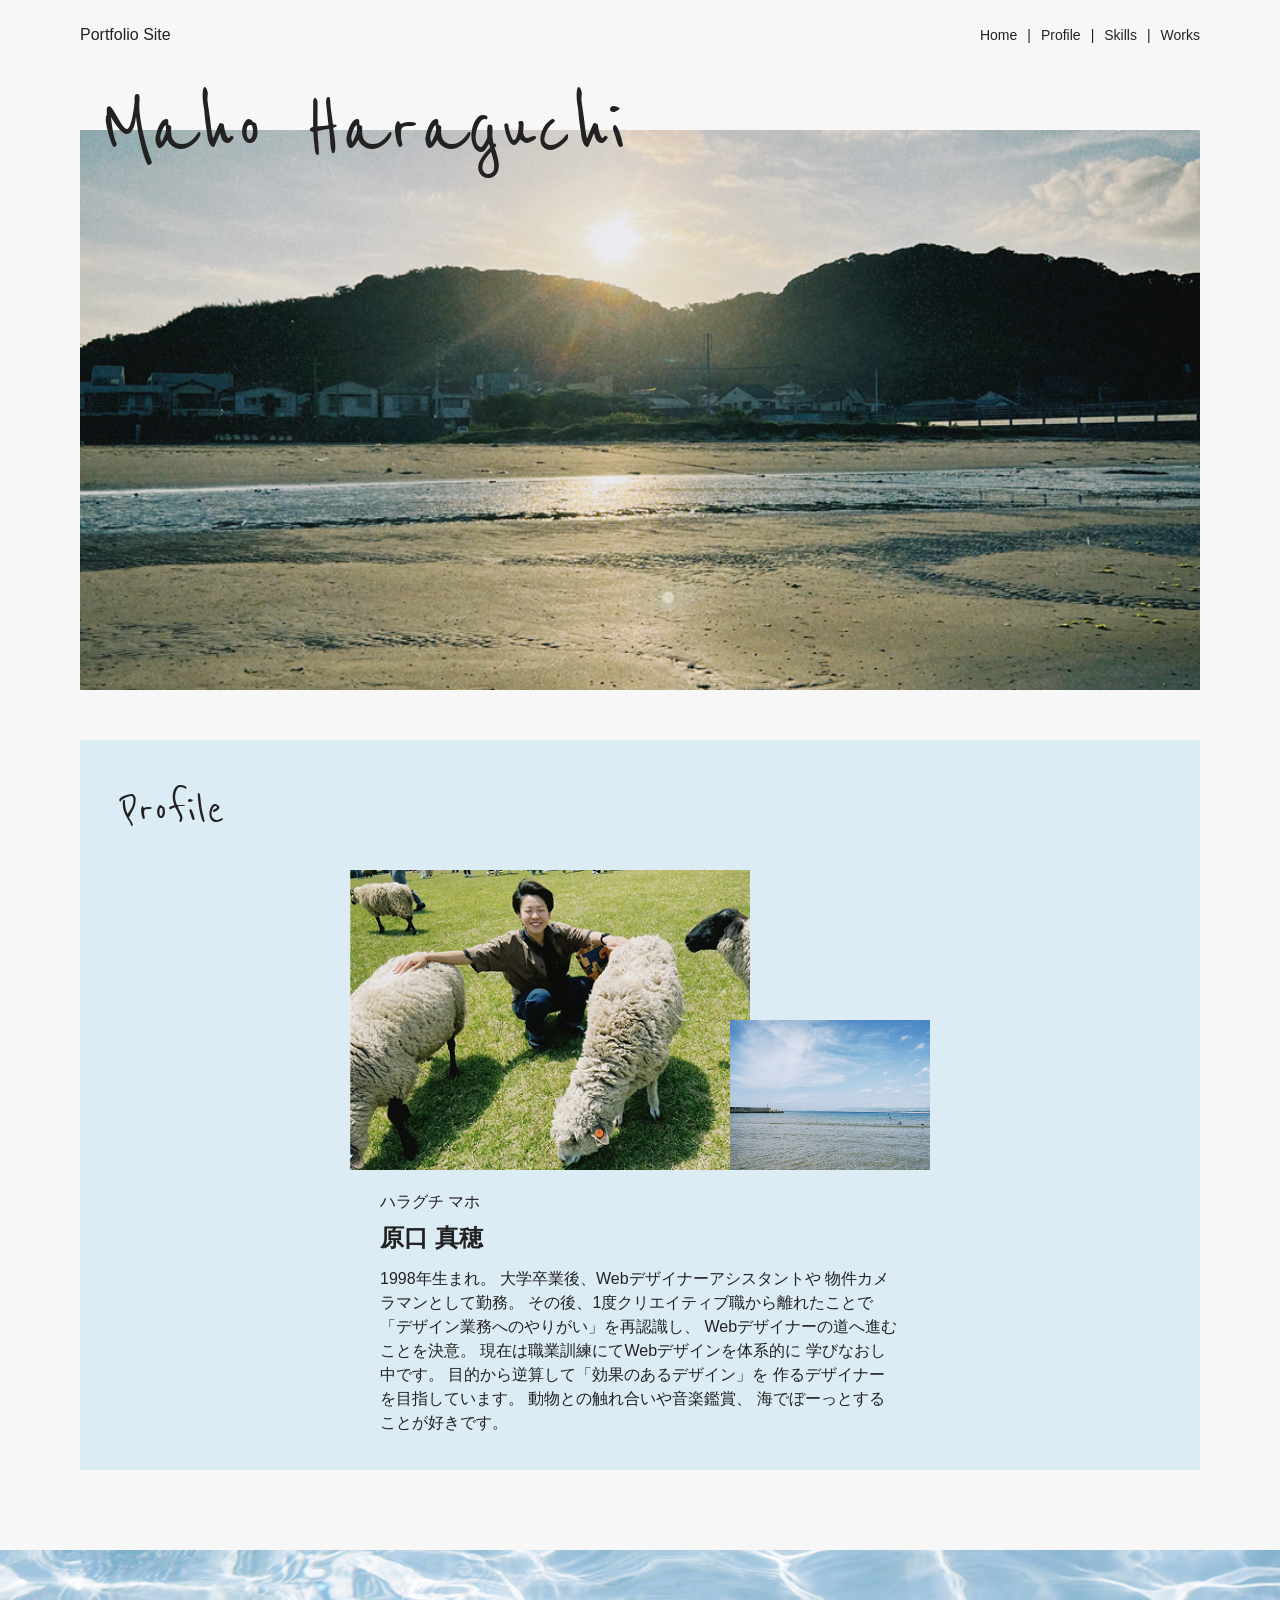
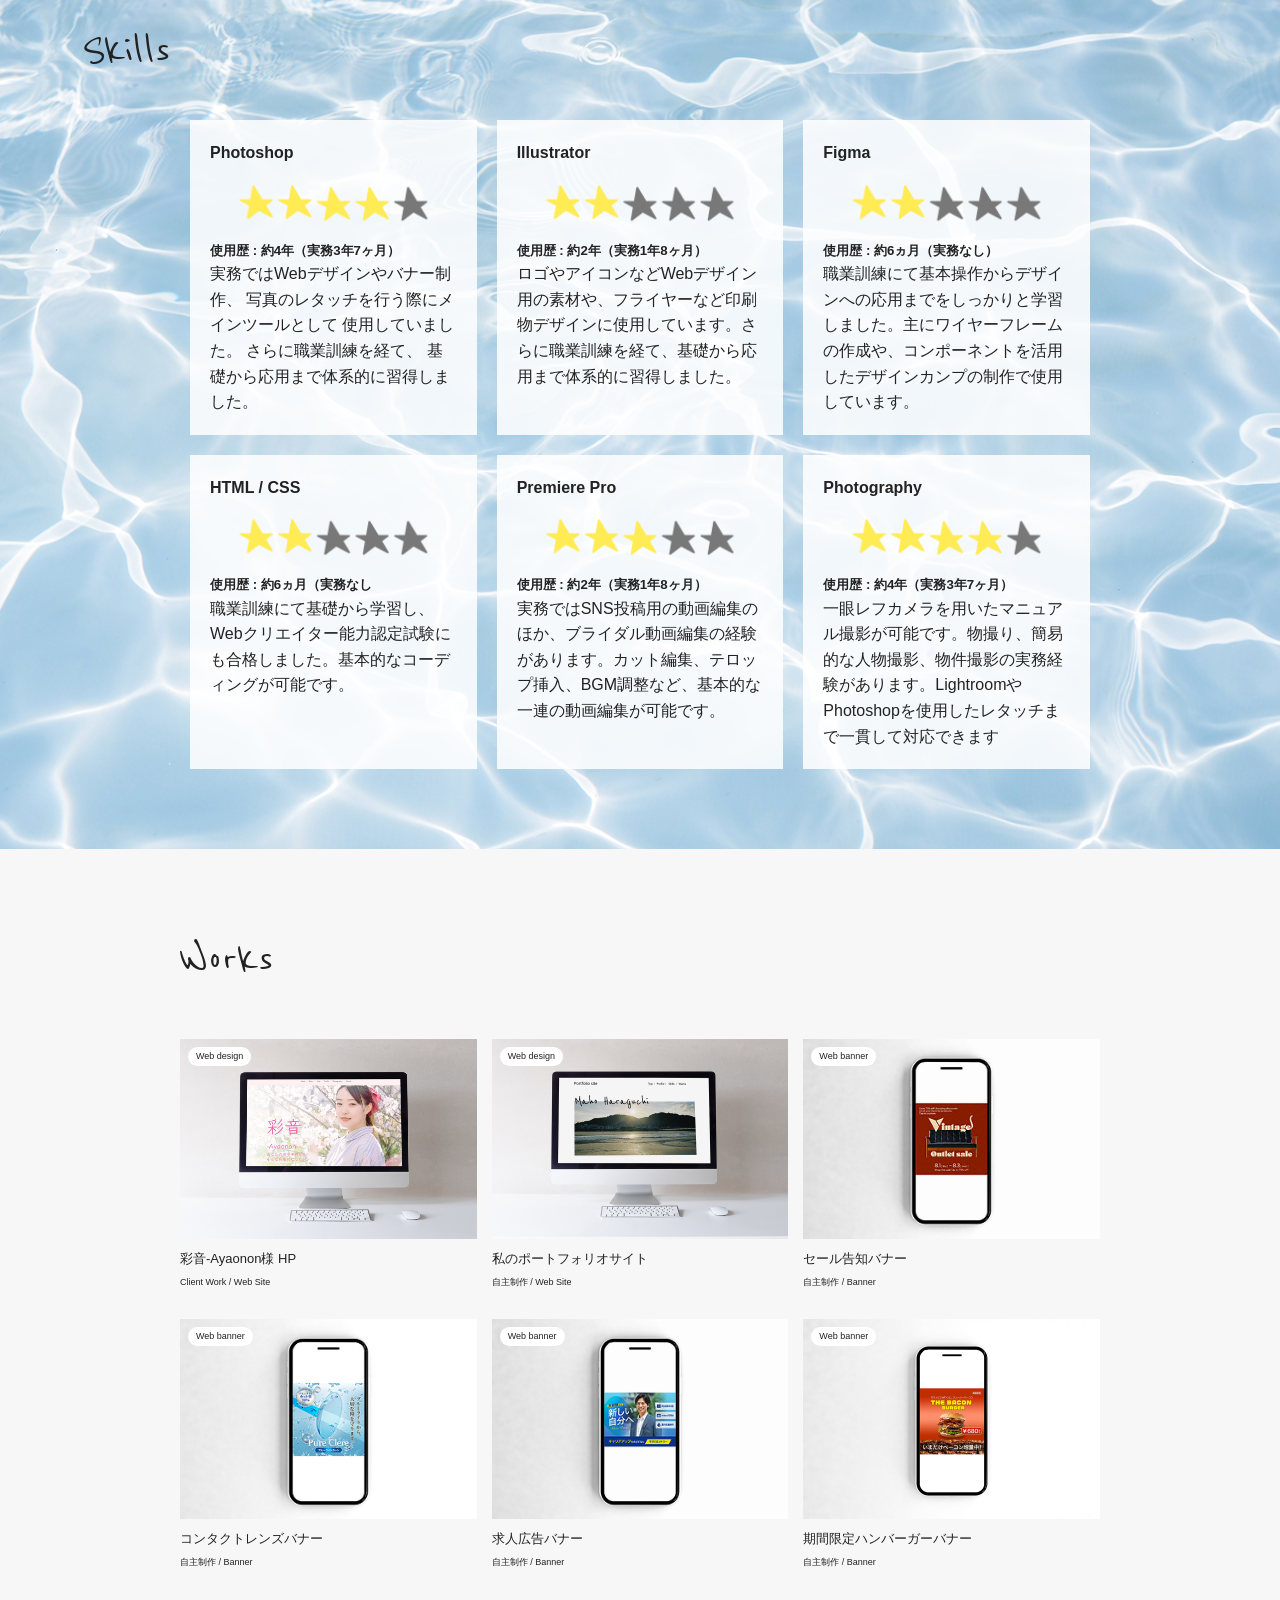
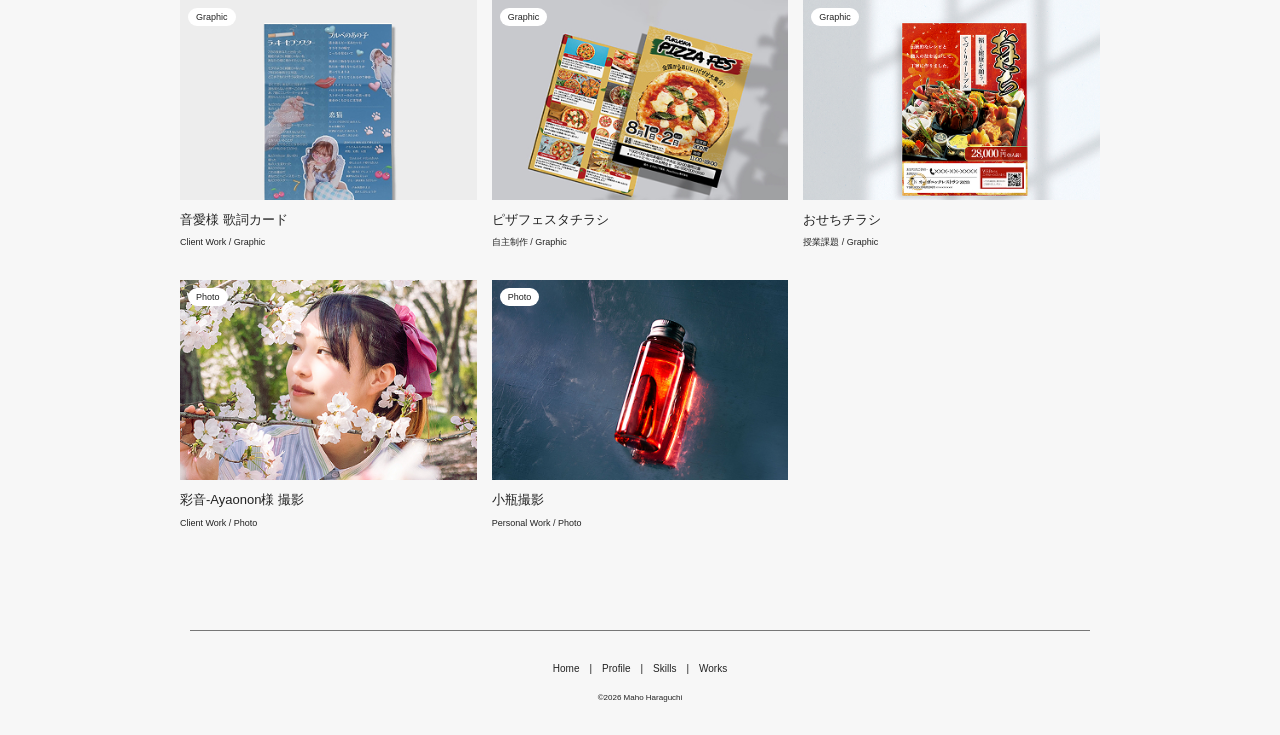
==== index.html @ c8ddef9c "Add files via upload" ====
<!DOCTYPE html>
<html lang="ja">

<head>
    <meta charset="UTF-8">
    <meta name="viewport" content="width=device-width, initial-scale=1.0">

    <title>Portfolio Site</title>

    <link rel="stylesheet" href="css/common.css">
    <link rel="stylesheet" href="css/style.css">

    <link rel="preconnect" href="https://fonts.googleapis.com">
    <link rel="preconnect" href="https://fonts.gstatic.com" crossorigin>
    <link
        href="https://fonts.googleapis.com/css2?family=Kiwi+Maru&family=Klee+One&family=Noto+Serif+JP:wght@200..900&family=Reenie+Beanie&family=Sawarabi+Mincho&display=swap"
        rel="stylesheet">
</head>


<body id="top">

    <header>

        <p class="header-logo">
            Portfolio Site
        </p>

        <button class="hamburger" type="button">
            <span></span>
            <span></span>
            <span></span>
        </button>

        <ul class="nav-text">
            <li><a href="#top">Home</a></li>
            <li>|</li>
            <li><a href="#profile">Profile</a></li>
            <li>|</li>
            <li><a href="#skills">Skills</a></li>
            <li>|</li>
            <li><a href="#works">Works</a></li>
        </ul>

    </header>



    <main>

        <section class="mv">
            <h1> Maho Haraguchi </h1>
            <img src="img/mv-top.jpg" alt="夕方の海の画像">
        </section>



        
        <section class="profile" id="profile">

            <h2>Profile</h2>

            <div class="profile-images">

                <img src="img/profile-img1.jpg" alt="羊と戯れる画像">
                <img src="img/profile-img2.jpg" alt="海の画像">

            </div>


            <div class="profile-text">
                <p class="profile-box">
                    ハラグチ マホ
                </p>

                <h3>
                    原口 真穂
                </h3>

                <p>
                    1998年生まれ。
                    大学卒業後、Webデザイナーアシスタントや
                    物件カメラマンとして勤務。

                    その後、1度クリエイティブ職から離れたことで
                    「デザイン業務へのやりがい」を再認識し、
                    Webデザイナーの道へ進むことを決意。
                    現在は職業訓練にてWebデザインを体系的に
                    学びなおし中です。
                    目的から逆算して「効果のあるデザイン」を
                    作るデザイナーを目指しています。

                    動物との触れ合いや音楽鑑賞、
                    海でぼーっとすることが好きです。
                </p>
            </div>
        </section>


        <section class="skills" id="skills">
            <h2>
                Skills
            </h2>
            <div class="skills-container">

                <!-- Photoshop -->
                <div class="skilld-container">
                    <h4>
                        Photoshop
                    </h4>
                    <img src="img/star4.png" alt="スキルレベル">
                    <h5>
                        使用歴 : 約4年（実務3年7ヶ月）
                    </h5>
                    <p>
                        実務ではWebデザインやバナー制作、
                        写真のレタッチを行う際にメインツールとして
                        使用していました。
                        さらに職業訓練を経て、
                        基礎から応用まで体系的に習得しました。
                    </p>
                </div>


                <!-- Illustrator -->
                <div class="skilld-container">
                    <h4>
                        Illustrator
                    </h4>
                    <img src="img/star2.png" alt="スキルレベル">
                    <h5>
                        使用歴 : 約2年（実務1年8ヶ月）
                    </h5>
                    <p>
                        ロゴやアイコンなどWebデザイン用の素材や、フライヤーなど印刷物デザインに使用しています。さらに職業訓練を経て、基礎から応用まで体系的に習得しました。
                    </p>
                </div>


                <!-- Figma -->

                <div class="skilld-container">
                    <h4>
                        Figma
                    </h4>
                    <img src="img/star2.png" alt="スキルレベル">
                    <h5>
                        使用歴 : 約6ヵ月（実務なし）
                    </h5>
                    <p>
                        職業訓練にて基本操作からデザインへの応用までをしっかりと学習しました。主にワイヤーフレームの作成や、コンポーネントを活用したデザインカンプの制作で使用しています。
                    </p>
                </div>


                <!-- HTML / CSS -->

                <div class="skilld-container">
                    <h4>
                        HTML / CSS
                    </h4>
                    <img src="img/star2.png" alt="スキルレベル">
                    <h5>
                        使用歴 : 約6ヵ月（実務なし
                    </h5>
                    <p>
                        職業訓練にて基礎から学習し、Webクリエイター能力認定試験にも合格しました。基本的なコーディングが可能です。
                    </p>
                </div>

                <!-- Premiere Pro -->

                <div class="skilld-container">

                    <h4>
                        Premiere Pro
                    </h4>

                    <img src="img/star3.png" alt="スキルレベル">

                    <h5>
                        使用歴 : 約2年（実務1年8ヶ月）
                    </h5>

                    <p>
                        実務ではSNS投稿用の動画編集のほか、ブライダル動画編集の経験があります。カット編集、テロップ挿入、BGM調整など、基本的な一連の動画編集が可能です。
                    </p>

                </div>



                <!-- Photography -->

                <div class="skilld-container">

                    <h4>
                        Photography
                    </h4>

                    <img src="img/star4.png" alt="スキルレベル">

                    <h5>
                        使用歴 : 約4年（実務3年7ヶ月）
                    </h5>

                    <p>
                        一眼レフカメラを用いたマニュアル撮影が可能です。物撮り、簡易的な人物撮影、物件撮影の実務経験があります。LightroomやPhotoshopを使用したレタッチまで一貫して対応できます
                    </p>
                </div>
            </div>
        </section>


        <section class="works" id="works">

            <h2>
                Works
            </h2>

            <div class="works-container">

                <!-- 彩音-Ayaonon HP -->
                <a href="works-ayaonon.html" class="work-item">
                    <div class="works-categorite">
                        Web design
                    </div>
                    <img src="img/works-1.jpg" alt="彩音-Ayaonon HP">
                    <h3>
                        彩音-Ayaonon様 HP
                    </h3>
                    <p>
                        Client Work / Web Site
                    </p>
                </a>

                <!-- ポートフォリオ -->

                <a href="works-portforio.html" class="work-item">

                    <div class="works-categorite">
                        Web design
                    </div>

                    <img src="img/works-2.jpg" alt="ポートフォリオサイト">

                    <h3>
                        私のポートフォリオサイト
                    </h3>

                    <p>
                        自主制作 / Web Site
                    </p>

                </a>



                <a href="works-sale.html" class="work-item">

                    <div class="works-categorite">
                        Web banner
                    </div>

                    <img src="img/works-5.jpg" alt="バナー作品">

                    <h3>
                        セール告知バナー
                    </h3>

                    <p>
                        自主制作 / Banner
                    </p>

                </a>



                <a href="works-lens.html" class="work-item">

                    <div class="works-categorite">
                        Web banner
                    </div>

                    <img src="img/works-4.jpg" alt="バナー作品">

                    <h3>
                        コンタクトレンズバナー
                    </h3>

                    <p>
                        自主制作 / Banner
                    </p>
                </a>


                <a href="works-jobbunner.html" class="work-item">

                    <div class="works-categorite">
                        Web banner
                    </div>

                    <img src="img/works-3.jpg" alt="バナー作品">

                    <h3>
                        求人広告バナー
                    </h3>

                    <p>
                        自主制作 / Banner
                    </p>

                </a>


                <a href="works-burger.html" class="work-item">

                    <div class="works-categorite">
                        Web banner
                    </div>

                    <img src="img/works-6.jpg" alt="バナー作品">

                    <h3>
                        期間限定ハンバーガーバナー
                    </h3>

                    <p>
                        自主制作 / Banner
                    </p>

                </a>



                <a href="works-lyric.html" class="work-item">

                    <div class="works-categorite">
                        Graphic
                    </div>

                    <img src="img/works-7.jpg" alt="印刷物作品">

                    <h3>
                        音愛様 歌詞カード
                    </h3>

                    <p>
                        Client Work / Graphic
                    </p>

                </a>


                <a href="works-pizza.html" class="work-item">

                    <div class="works-categorite">
                        Graphic
                    </div>

                    <img src="img/works-9.jpg" alt="印刷物作品">

                    <h3>
                        ピザフェスタチラシ
                    </h3>

                    <p>
                        自主制作 / Graphic
                    </p>

                </a>

                <a href="works-osechi.html" class="work-item">

                    <div class="works-categorite">
                        Graphic
                    </div>

                    <img src="img/works-8.jpg" alt="印刷物作品">

                    <h3>
                        おせちチラシ
                    </h3>

                    <p>
                        授業課題 / Graphic
                    </p>

                </a>


                <a href="works-photo1.html" class="work-item">

                    <div class="works-categorite">
                        Photo
                    </div>

                    <img src="img/work-mock9.jpg" alt="写真作品">

                    <h3>
                        彩音-Ayaonon様 撮影
                    </h3>

                    <p>
                        Client Work / Photo
                    </p>

                </a>



                <a href="works-photo2.html" class="work-item">

                    <div class="works-categorite">
                        Photo
                    </div>

                    <img src="img/work-mock10.jpg" alt="写真作品">

                    <h3>
                        小瓶撮影
                    </h3>

                    <p>
                        Personal Work / Photo
                    </p>

                </a>


            </div>

        </section>


    </main>


    <footer>
        <nav>
            <ul>
                <li><a href="#top">Home</a></li>
                <li>|</li>
                <li><a href="#profile">Profile</a></li>
                <li>|</li>
                <li><a href="#skills">Skills</a></li>
                <li>|</li>
                <li><a href="#works">Works</a></li>
            </ul>
        </nav>

        <p>
            ©2026 Maho Haraguchi
        </p>
    </footer>

    <!-- ハンバーガー -->
    <script src="js/common.js"></script>
</body>

</html>
---- css/common.css ----
* {
    margin: 0;
    padding: 0;
    box-sizing: border-box;
}

html {
    scroll-behavior: smooth;
}

body {
    background-color: #f7f7f7;
    color: #222;
    font-family: cursive,sans-serif;
    line-height: 1.6;
}


img {
    display: block;
    max-width: 100%;
}

a {
    color: #222;
    text-decoration: none;
}


ul {
    list-style: none;
}


header {
    width: 90%;
    max-width: 1120px;
    height: 70px;
    margin: 0 auto;
    display: flex;
    align-items: center;
    justify-content: space-between;
}


.header-logo {
    font-size: 16px;
}

.nav-text {
    display: flex;
    gap: 10px;
    list-style: none;
}

.nav-text li {
    font-size: 14px;
}

.nav-text a {
    color: #222;
    text-decoration: none;
}

.nav-text a:hover {
    opacity: 0.5;
}


/* ハンバーガーメニュー */

.hamburger {
    display: none;
    width: 40px;
    height: 40px;
    border: none;
    background: none;
    cursor: pointer;
}

.hamburger span {
    display: block;
    width: 25px;
    height: 1px;
    margin: 6px auto;
    background-color: #222;
}


footer {
    width: 90%;
    max-width: 900px;
    margin: 0 auto;
    padding: 30px 0;
    border-top: 1px solid #777;
    text-align: center;
}


footer nav ul {
    display: flex;
    justify-content: center;
    gap: 10px;
}


footer nav li {
    font-size: 10px;
}


footer p {
    margin-top: 15px;

    font-size: 8px;
}


@media screen and (max-width: 500px) {
        header {
        width: 90%;
        height: 60px;
        position: relative;
        z-index: 100;

    }

        .nav-text {
        display: none;
    }

    .nav-text.open {
        display: flex;
        flex-direction: column;
        position: absolute;
        top: 60px;
        right: 0;
        width: 100%;
        padding: 20px;
        background-color: #fff;
        z-index: 100;
    }
    .nav-text.open :nth-of-type(even){
        display: none;
    }

    .hamburger {
        display: block;
    }

        footer {
        width: 90%;
    }

}
---- css/style.css ----
.mv {
    position: relative;
    width: 90%;
    max-width: 1120px;
    height: 560px;
    margin: 0 auto 50px;
}


.mv img {
    margin-top: 60px;
    width: 100%;
    height: 100%;
    object-fit: cover;
}


.mv h1 {
    position: absolute;
    top: -80px;
    left: 20px;
    z-index: 2;
    font-family:
        "Reenie Beanie",
        cursive;
    font-size: 98px;
    font-weight: 400;
}


.profile {
    width: 90%;
    max-width: 1120px;
    margin: 0 auto 80px;
    padding: 30px 40px;
    background-color: #dcecf5;
}


.profile h2 {
    margin-bottom: 20px;
    font-family:
        "Reenie Beanie",
        cursive;
    font-size: 50px;
    font-weight: 400;
}

.profile-images {
    display: flex;
    align-items: flex-end;
    justify-content: center;
    margin-bottom: 20px;
}


.profile-images img:first-child {
    width: 400px;
    height: 300px;
    object-fit: cover;
}

.profile-images img:last-child {
    width: 200px;
    height: 150px;
    object-fit: cover;
    margin-left: -20px;
    margin-top: -60px;
}


.profile-text {
    max-width: 520px;
    margin: 0 auto;
}


.profile-box {
    font-size: 16px;
}


.profile h3 {
    margin-bottom: 10px;
    font-size: 24px;
    font-weight: 700;
}


.profile-text p {
    margin-bottom: 5px;
    font-size: 16px;
    line-height: 1.5;
}

.skills {
    position: relative;
    width: 100%;
    padding: 60px 20px 80px;
    /* overflow: hidden; */
    background-image: url("../img/skills.jpg");
    background-size: cover;
    background-position: center;
}


.skills-content {
    position: relative;
    z-index: 1;
}

.skills h2 {
    width: 90%;
    max-width: 1120px;
    margin: 0 auto 30px;

    font-family: "Reenie Beanie", cursive;
    font-size: 50px;
    font-weight: 400;
}

.skills-container {
    max-width: 900px;
    margin: 0 auto;
    display: grid;
    grid-template-columns: 1fr 1fr 1fr;
    gap: 20px;
}


.skilld-container {
    padding: 20px;
    background-color: rgba(255, 255, 255, 0.85);
}


.works {
    width: 90%;
    max-width: 920px;
    margin: 0 auto;
    padding: 70px 0 100px;
}

.works h2 {
    margin-bottom: 40px;
    font-family:
        "Reenie Beanie",
        cursive;
    font-size: 50px;
    font-weight: 400;
}

.works-container {
    display: grid;
    grid-template-columns: 1fr 1fr 1fr;
    gap: 30px 15px;
}

.work-item {
    display: block;
    color: #222;
    text-decoration: none;
    transition: transform 0.3s;
}

.work-item:hover {
    transform: translateY(-5px);
}

.work-item img {
    width: 100%;
    height: 200px;
    object-fit: cover;
}

.work-item h3 {
    margin-top: 10px;
    font-size: 13px;
    font-weight: 400;
}

.work-item p {
    margin-top: 5px;
    font-size: 9px;
}


.works-categorite {
    position: absolute;
    margin: 8px;
    padding: 2px 8px;
    background-color: #fff;
    border-radius: 20px;
    font-size: 9px;
    z-index: 2;
}




@media screen and (max-width: 500px) {





    .mv {
        width: 90%;
        height: 280px;
    }


    .mv h1 {
        top: -25px;
        left: 15px;
        font-size: 45px;
    }

    .profile {
        width: 90%;
        padding: 25px 20px;
    }



    .profile h2 {
        font-size: 42px;
    }

    .profile-text p {
        font-size: 12px;
    }

    .profile-images {
        flex-direction: column;
        align-items: center;
    }


    .profile-images img:first-child {
        width: 100%;
        height: auto;
    }


    .profile-images img:last-child {
        display: none;
    }

    .skills {
        padding: 50px 15px;
    }

    .skilld-container h2 {
        font-size: 42px;
    }

    .skilld-container img{
        max-width: 100px;
    }
    .skilld-container p{
        font-size: 10px;
    }

    .skills-container {
        grid-template-columns: 1fr;
        gap: 15px;
    }


    .works {
        width: 90%;
        padding: 50px 0 70px;
    }


    .works h2 {
        font-size: 42px;
    }
    .works h4{
        font-size: 20px;
    }
    .works p{
        font-size: 10px;
    }
    .works-container {
        grid-template-columns: 1fr;
    }


    .work-item img {
        height: auto;
    }


}
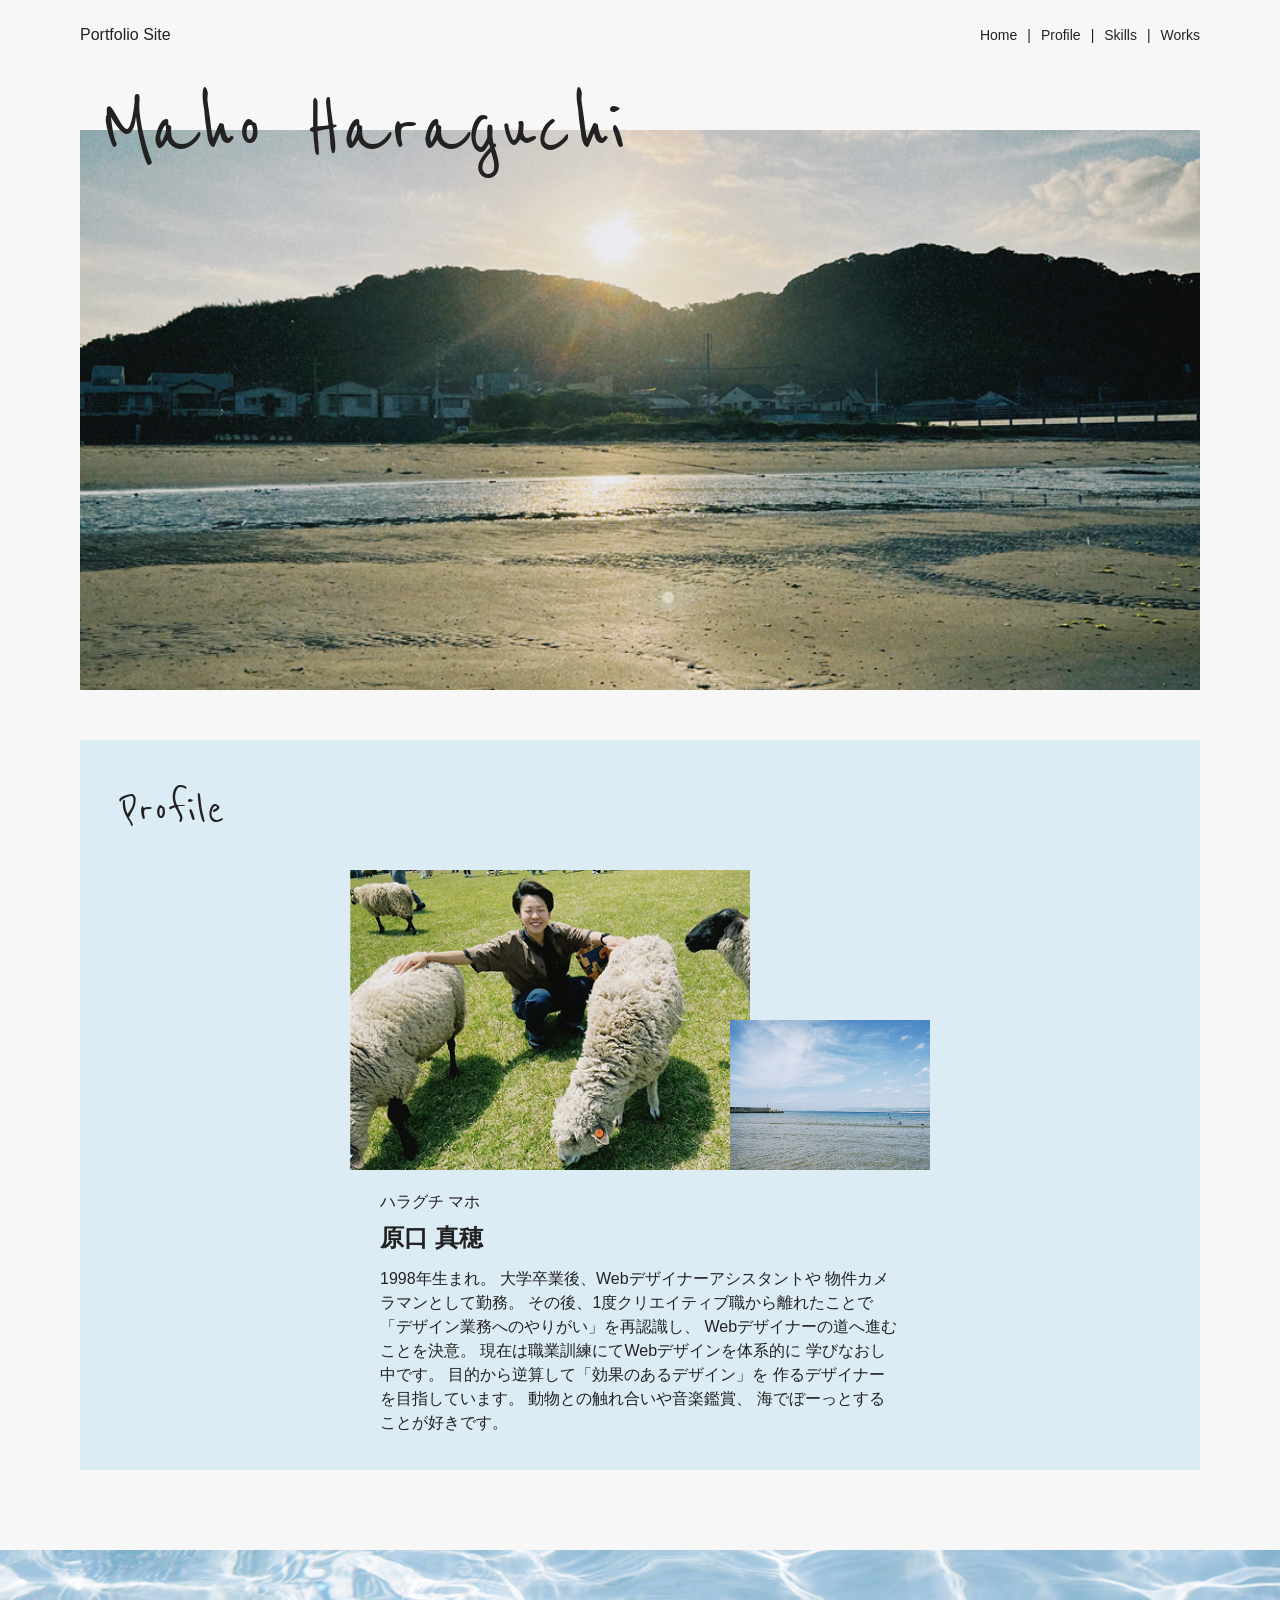
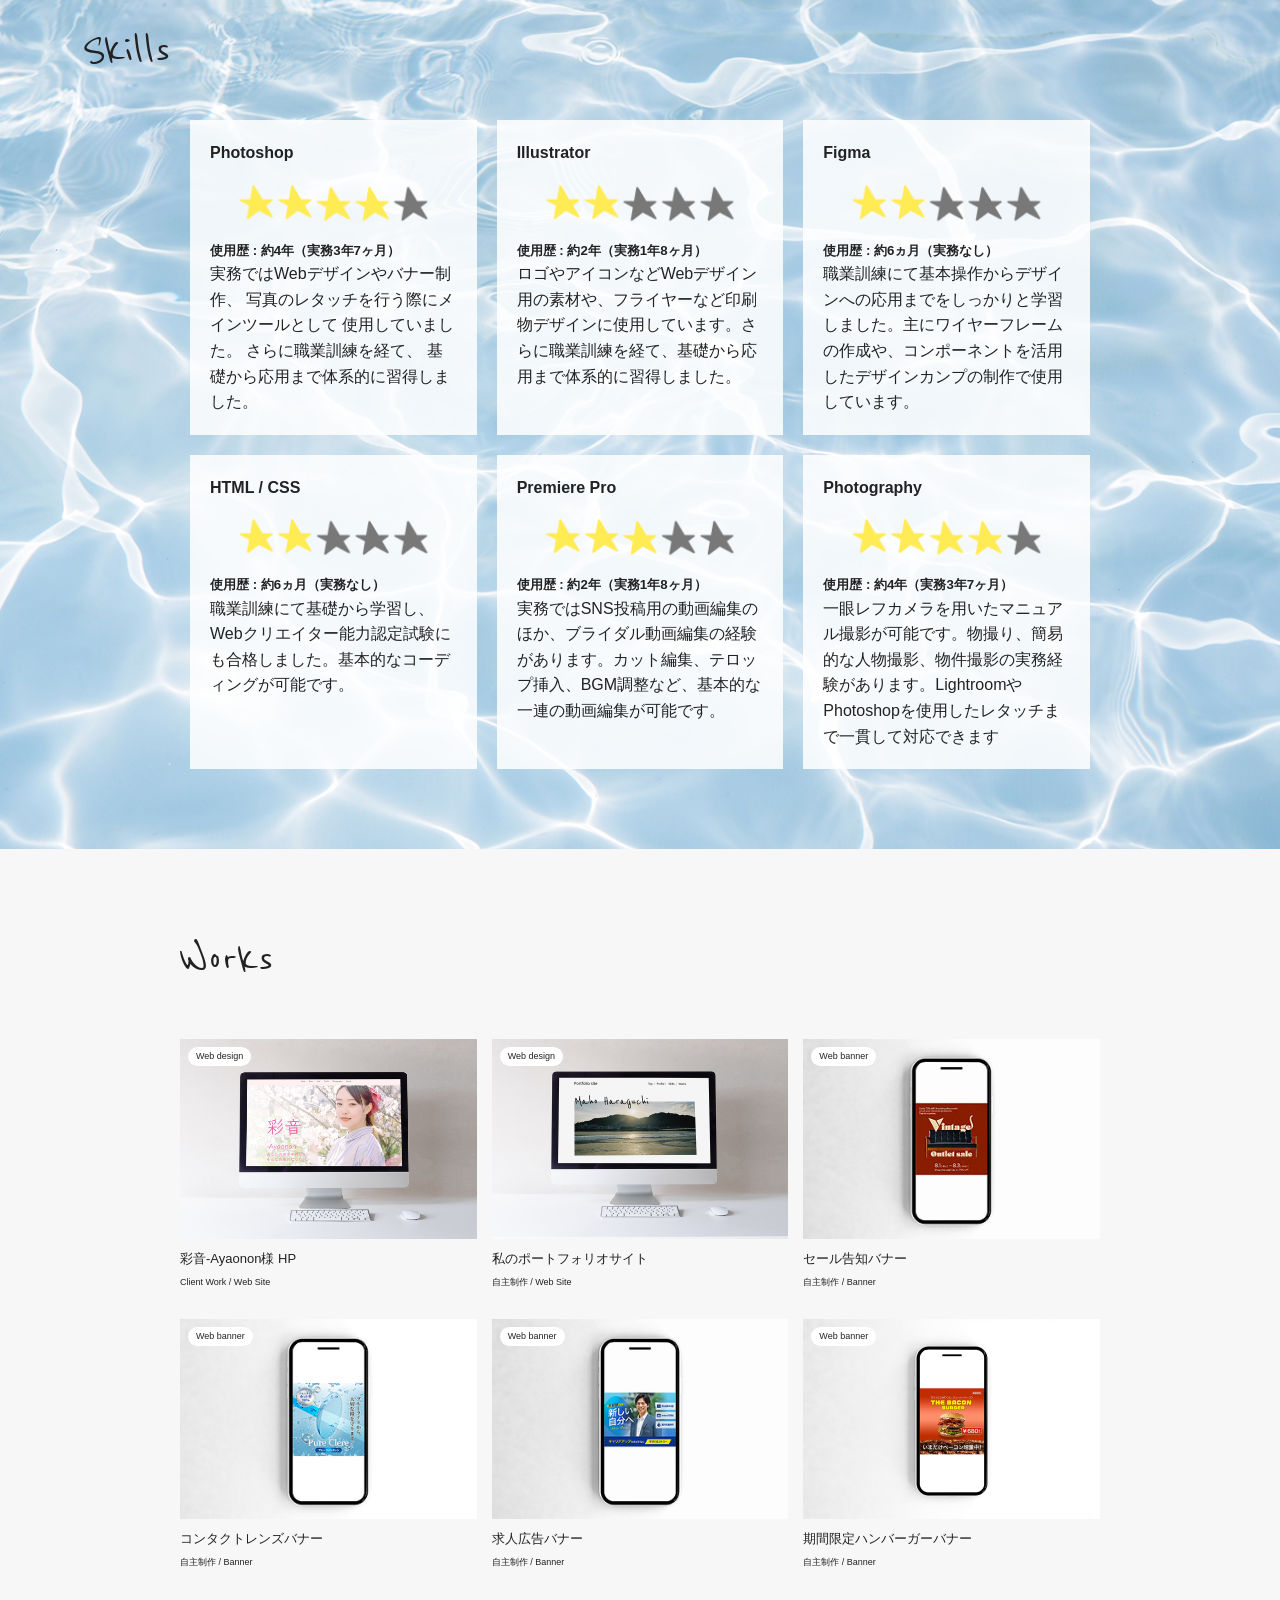
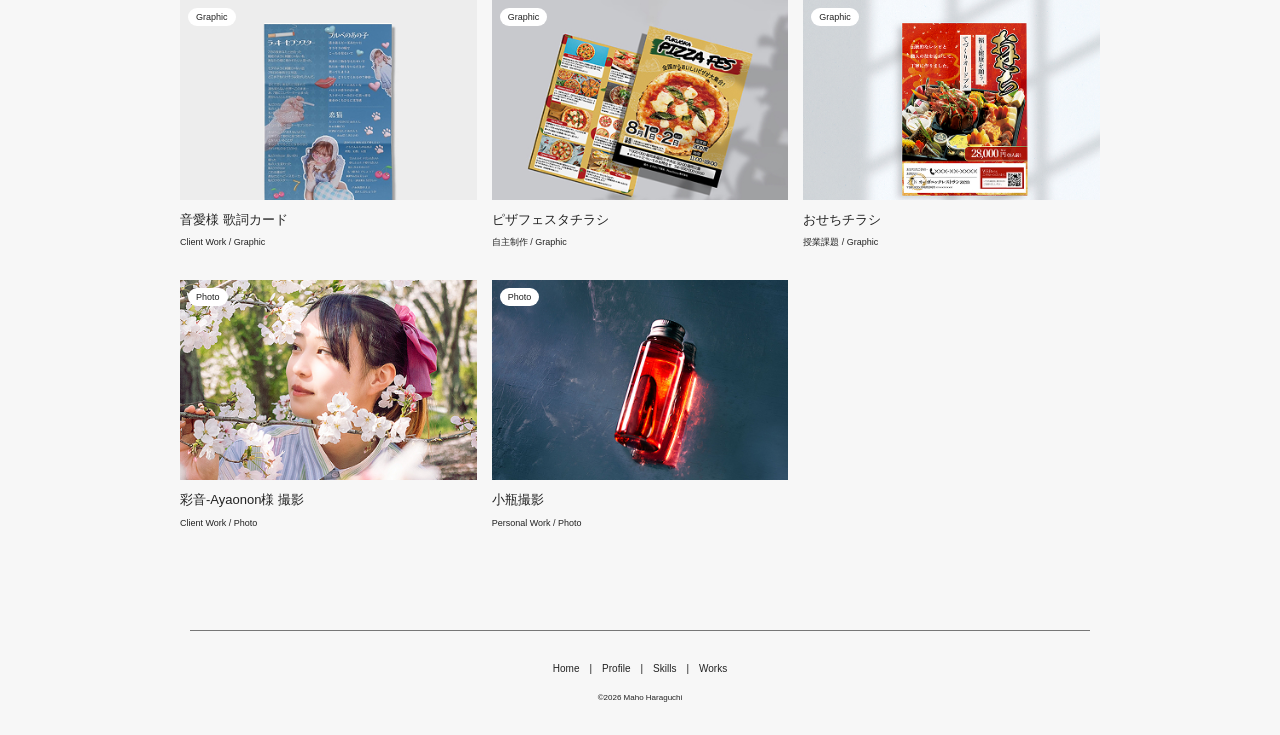
==== commit 02bf13ca: "Update index.html" ====
--- a/index.html
+++ b/index.html
@@ -161,7 +161,7 @@
                     </h4>
                     <img src="img/star2.png" alt="スキルレベル">
                     <h5>
-                        使用歴 : 約6ヵ月（実務なし
+                        使用歴 : 約6ヵ月（実務なし）
                     </h5>
                     <p>
                         職業訓練にて基礎から学習し、Webクリエイター能力認定試験にも合格しました。基本的なコーディングが可能です。
@@ -458,4 +458,4 @@
     <script src="js/common.js"></script>
 </body>
 
-</html>+</html>
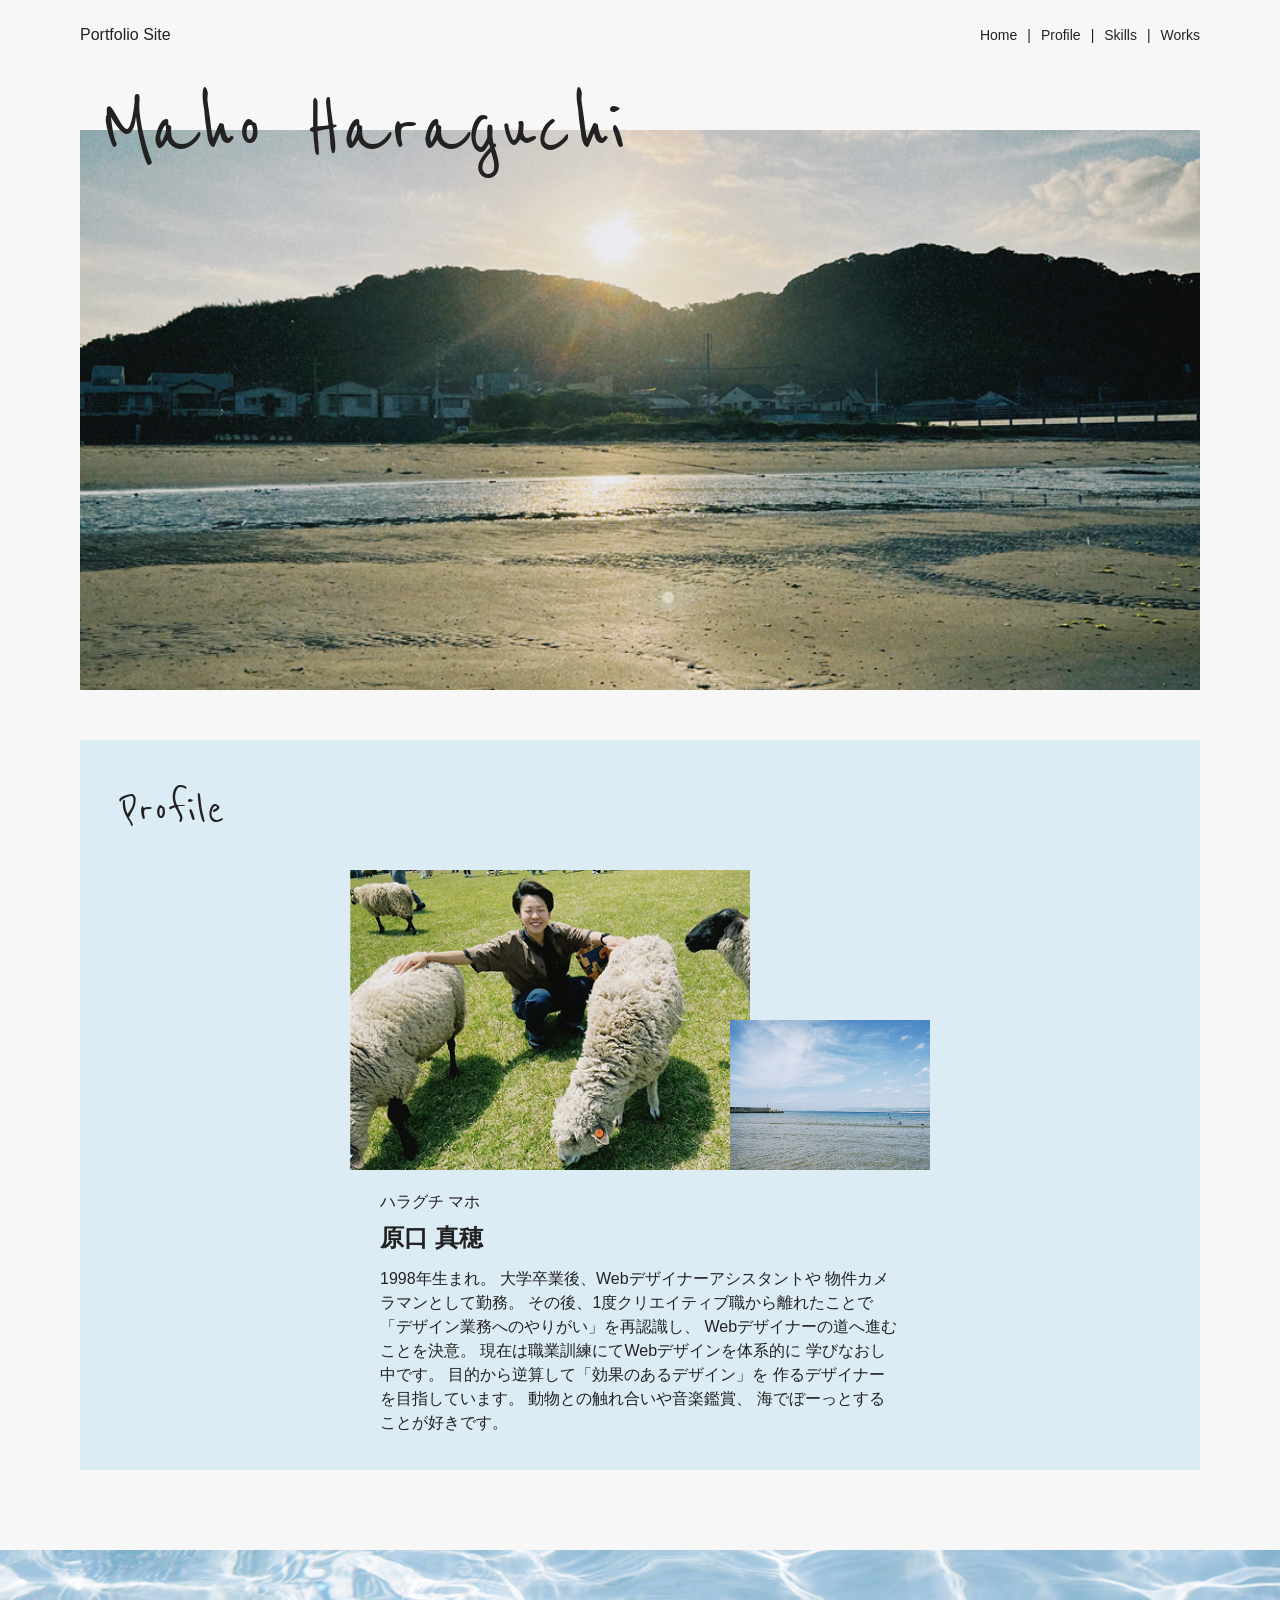
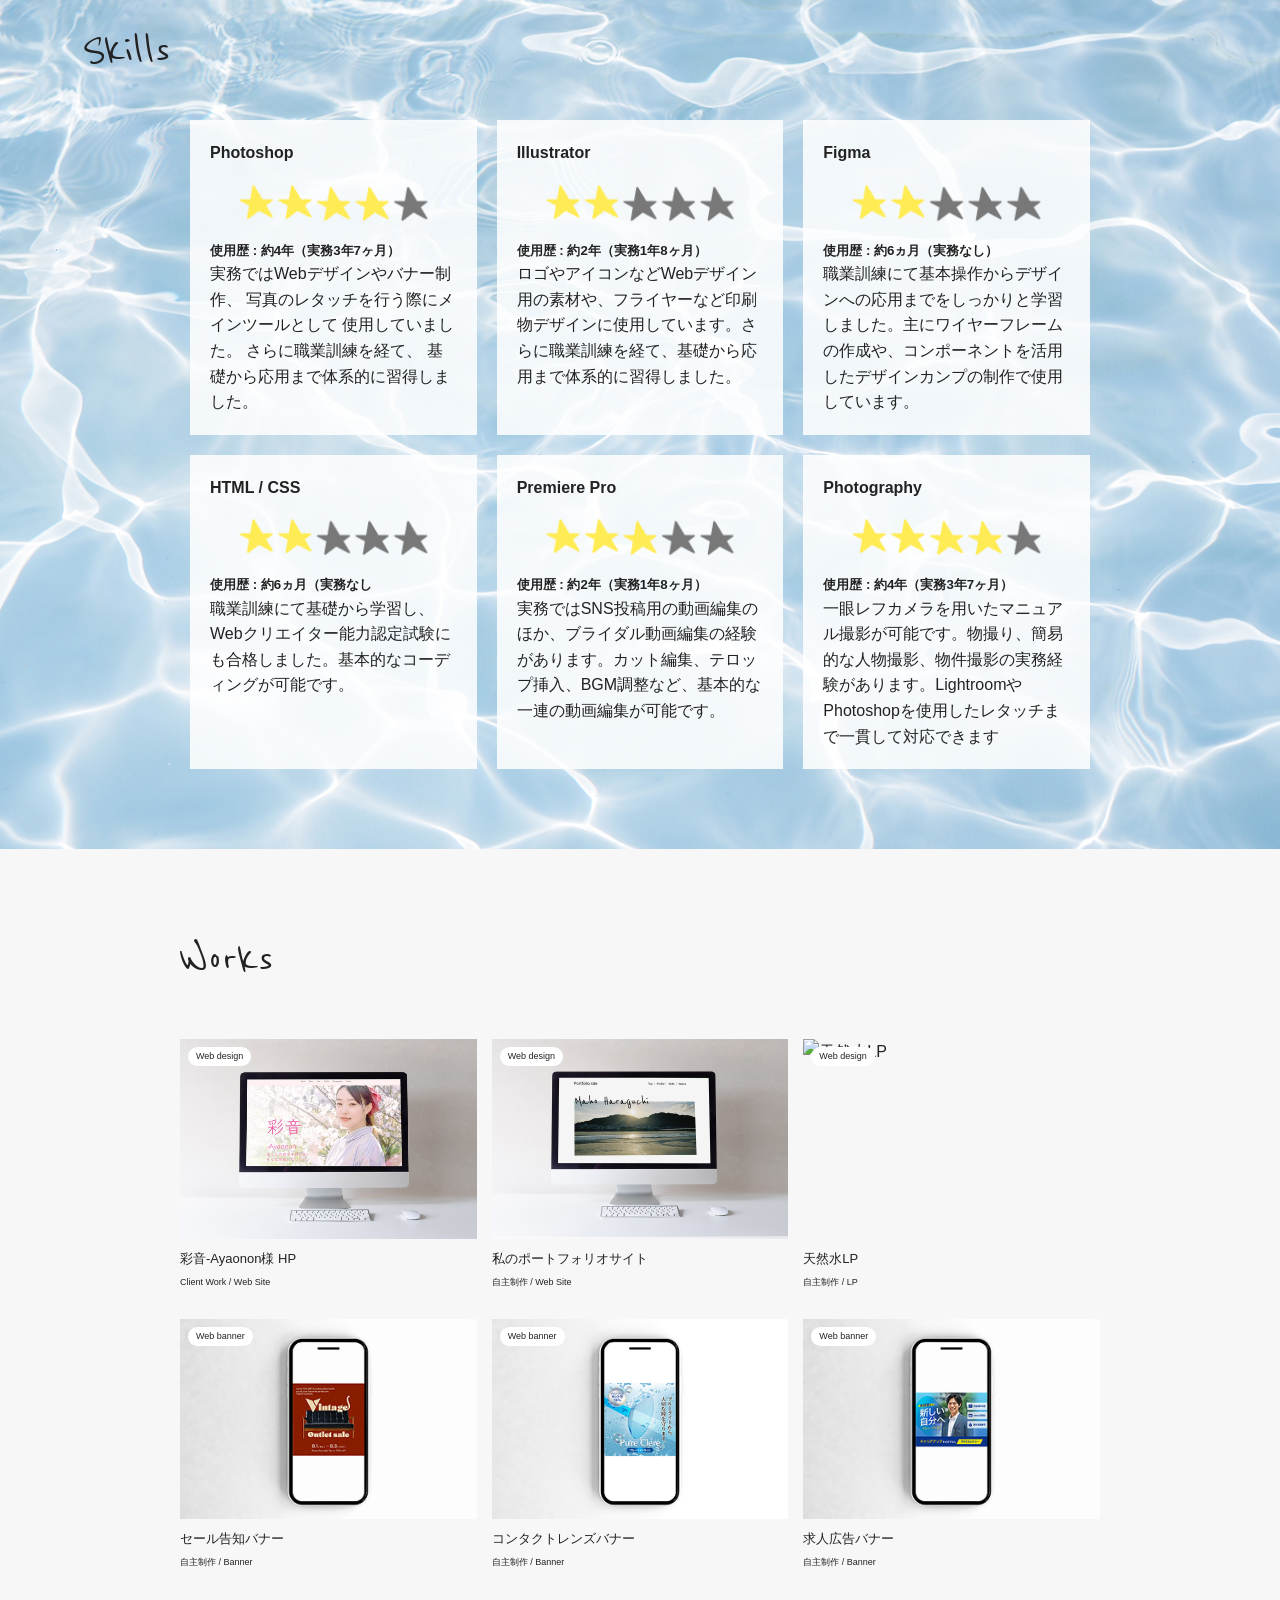
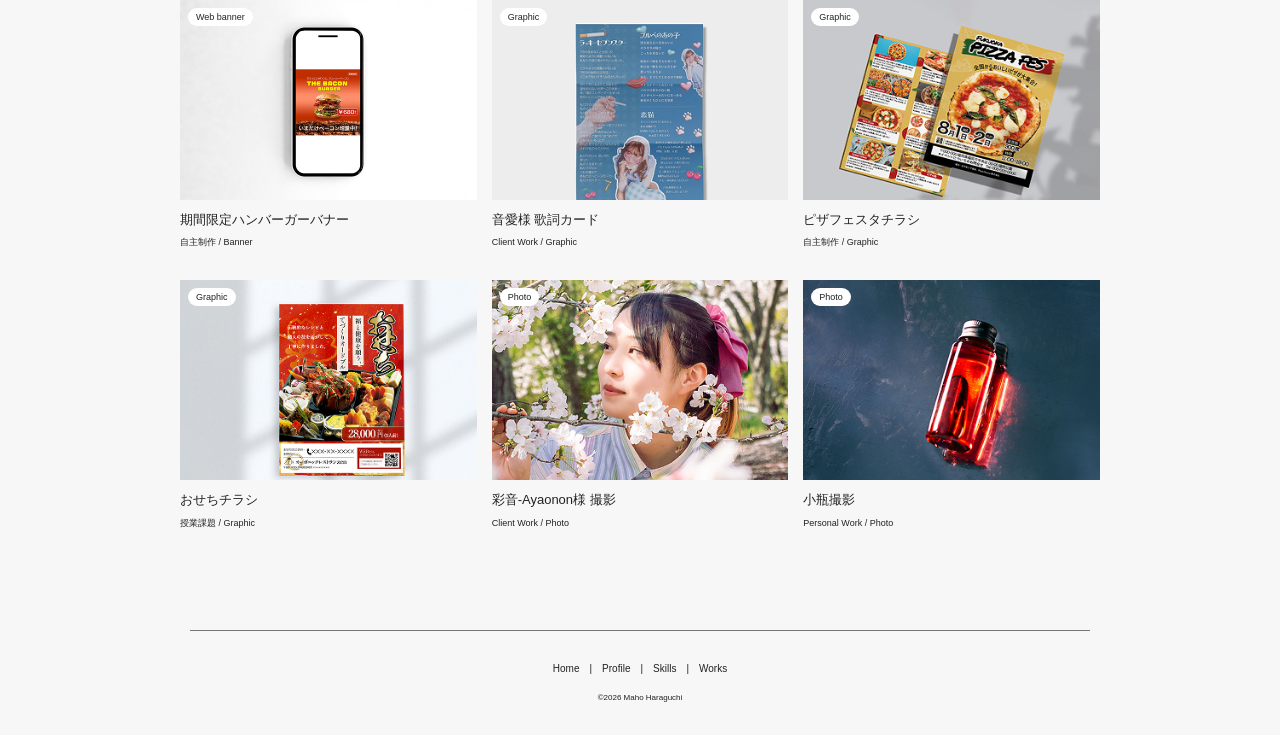
==== commit abd261d3: "Add files via upload" ====
--- a/index.html
+++ b/index.html
@@ -55,7 +55,7 @@
 
 
 
-        
+
         <section class="profile" id="profile">
 
             <h2>Profile</h2>
@@ -161,7 +161,7 @@
                     </h4>
                     <img src="img/star2.png" alt="スキルレベル">
                     <h5>
-                        使用歴 : 約6ヵ月（実務なし）
+                        使用歴 : 約6ヵ月（実務なし
                     </h5>
                     <p>
                         職業訓練にて基礎から学習し、Webクリエイター能力認定試験にも合格しました。基本的なコーディングが可能です。
@@ -254,6 +254,24 @@
 
                 </a>
 
+
+                <a href="works-mizu.html" class="work-item">
+
+                    <div class="works-categorite">
+                        Web design
+                    </div>
+
+                    <img src="img/works-3lp.jpg" alt="天然水LP">
+
+                    <h3>
+                        天然水LP
+                    </h3>
+
+                    <p>
+                        自主制作 / LP
+                    </p>
+
+                </a>
 
 
                 <a href="works-sale.html" class="work-item">
@@ -458,4 +476,4 @@
     <script src="js/common.js"></script>
 </body>
 
-</html>
+</html>
--- a/css/style.css
+++ b/css/style.css
@@ -206,7 +206,7 @@
 
     .mv {
         width: 90%;
-        height: 280px;
+        height: 680px;
     }
 
 
@@ -293,4 +293,4 @@
     }
 
 
-}+}
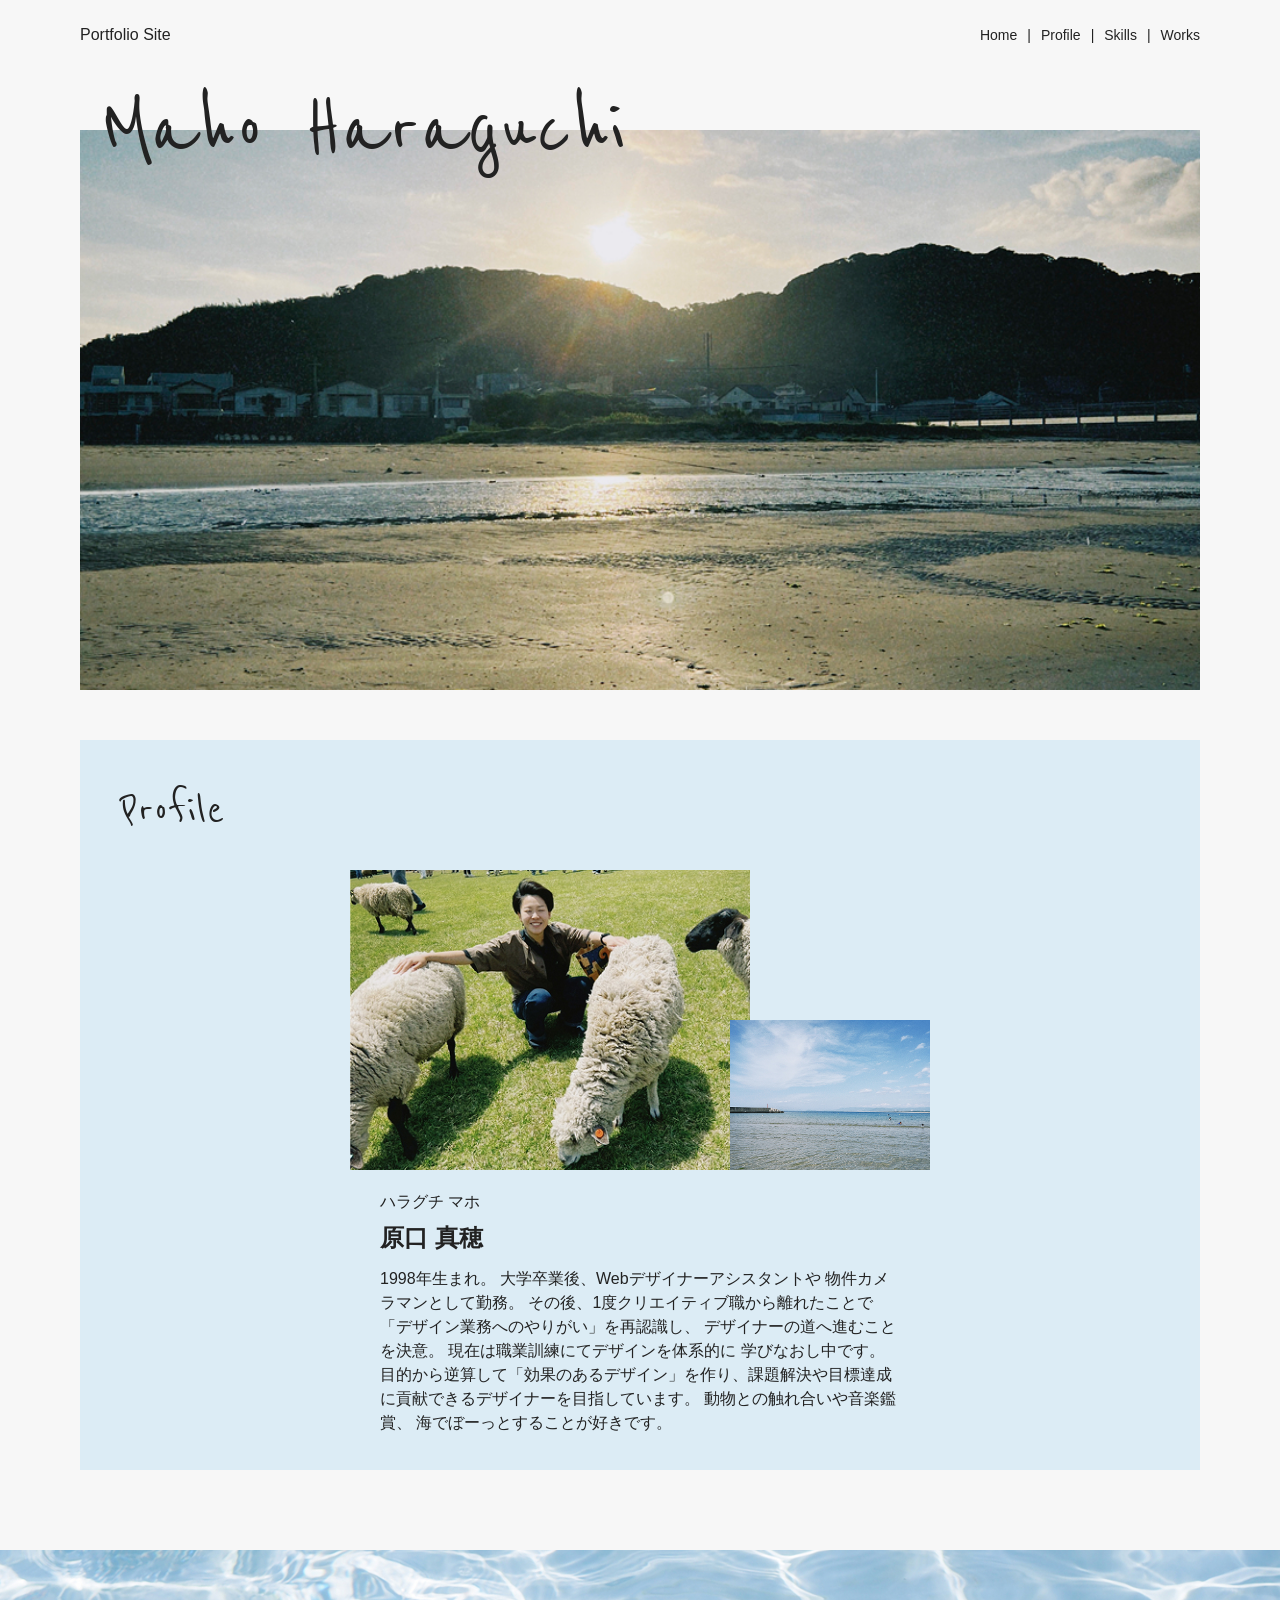
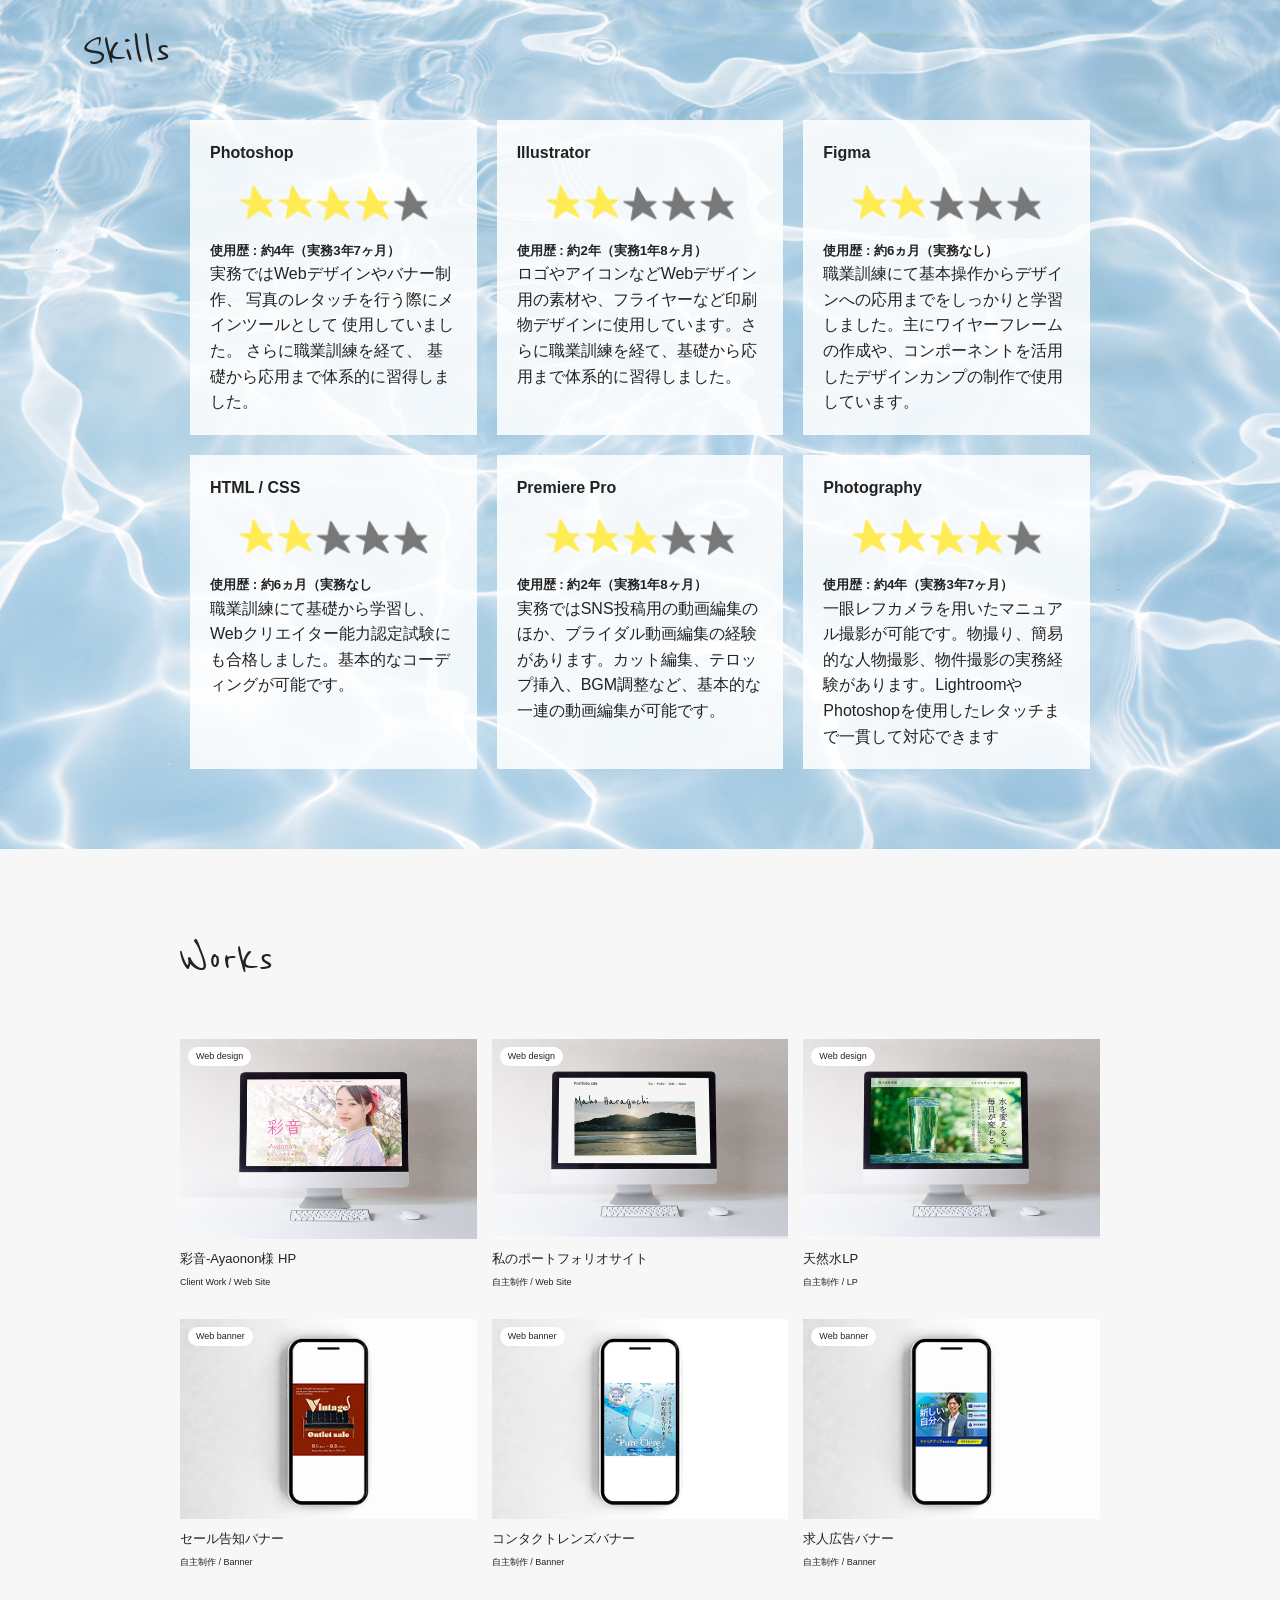
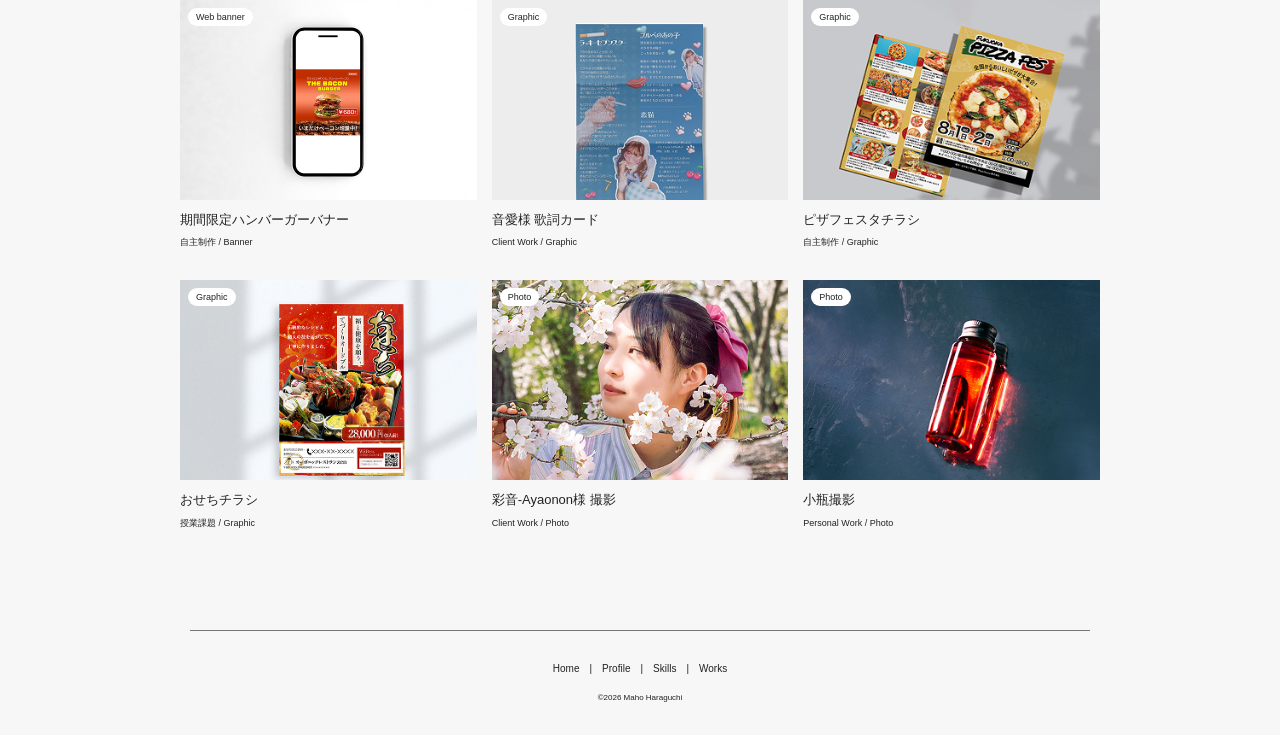
==== commit 5956e313: "Update index.html" ====
--- a/index.html
+++ b/index.html
@@ -84,12 +84,10 @@
 
                     その後、1度クリエイティブ職から離れたことで
                     「デザイン業務へのやりがい」を再認識し、
-                    Webデザイナーの道へ進むことを決意。
-                    現在は職業訓練にてWebデザインを体系的に
-                    学びなおし中です。
-                    目的から逆算して「効果のあるデザイン」を
-                    作るデザイナーを目指しています。
-
+                    デザイナーの道へ進むことを決意。
+                    現在は職業訓練にてデザインを体系的に
+                    学びなおし中です。 
+                    目的から逆算して「効果のあるデザイン」を作り、課題解決や目標達成に貢献できるデザイナーを目指しています。
                     動物との触れ合いや音楽鑑賞、
                     海でぼーっとすることが好きです。
                 </p>
@@ -476,4 +474,4 @@
     <script src="js/common.js"></script>
 </body>
 
-</html>+</html>
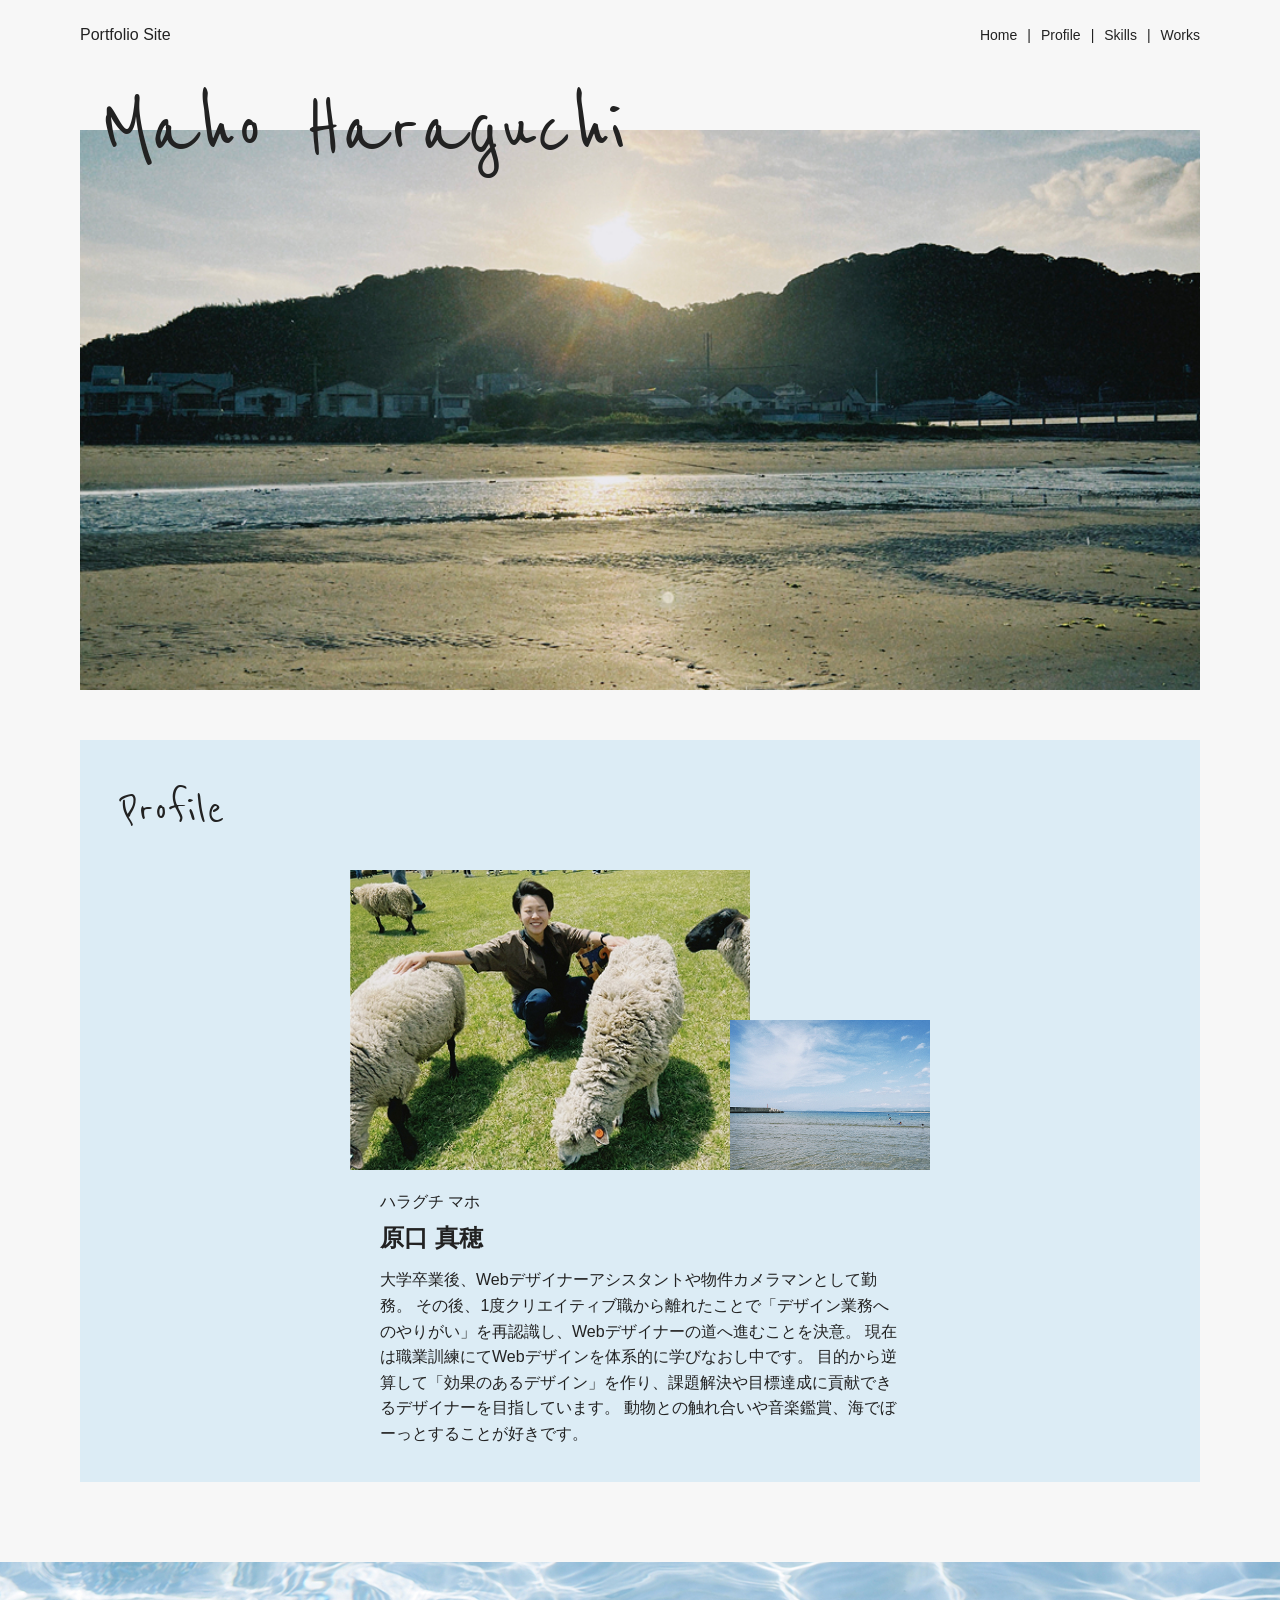
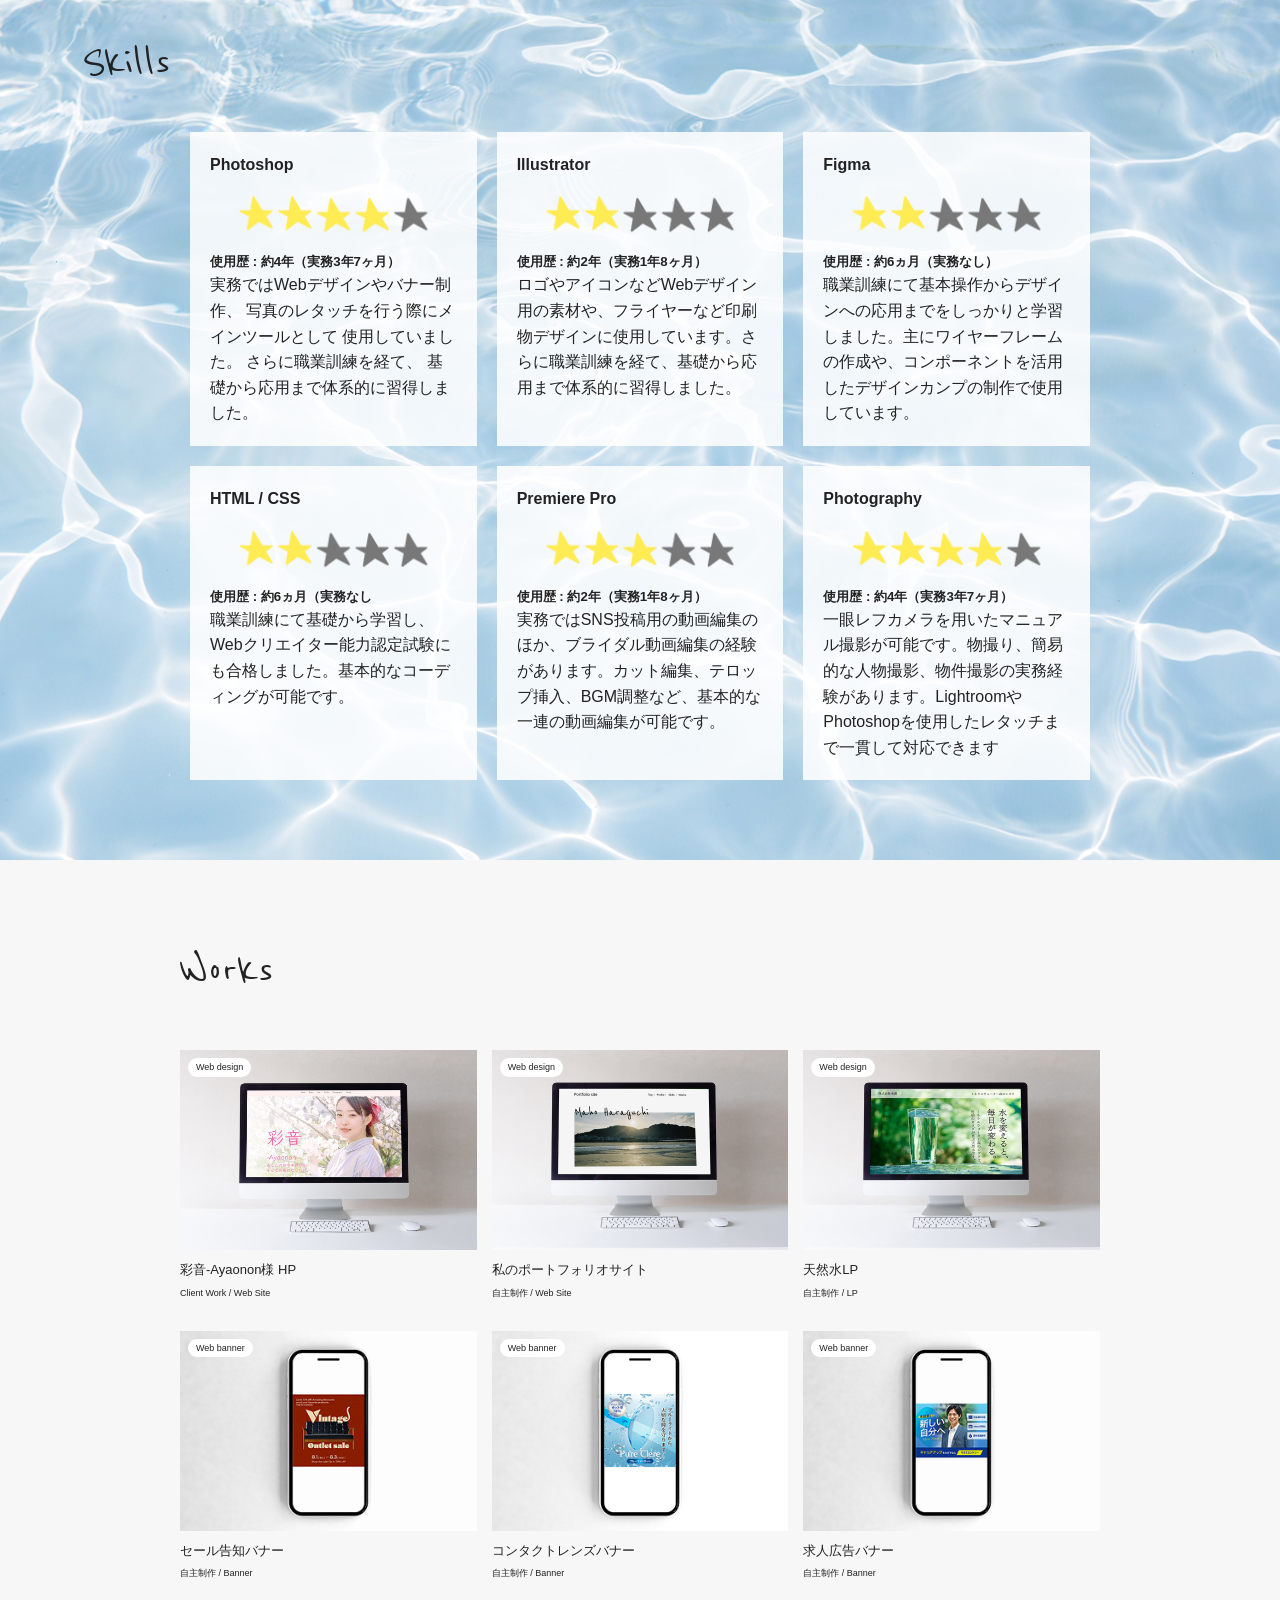
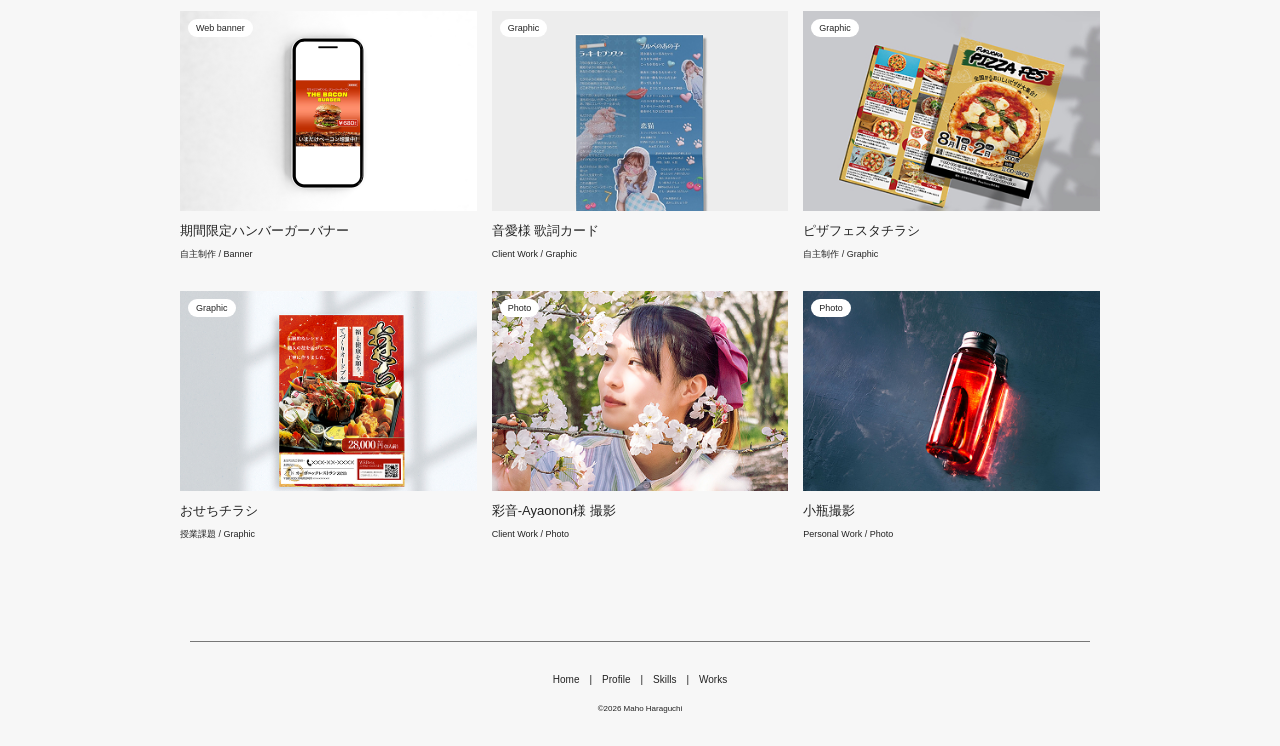
==== commit f8849019: "Add files via upload" ====
--- a/index.html
+++ b/index.html
@@ -77,20 +77,11 @@
                     原口 真穂
                 </h3>
 
-                <p>
-                    1998年生まれ。
-                    大学卒業後、Webデザイナーアシスタントや
-                    物件カメラマンとして勤務。
-
-                    その後、1度クリエイティブ職から離れたことで
-                    「デザイン業務へのやりがい」を再認識し、
-                    デザイナーの道へ進むことを決意。
-                    現在は職業訓練にてデザインを体系的に
-                    学びなおし中です。 
-                    目的から逆算して「効果のあるデザイン」を作り、課題解決や目標達成に貢献できるデザイナーを目指しています。
-                    動物との触れ合いや音楽鑑賞、
-                    海でぼーっとすることが好きです。
-                </p>
+                大学卒業後、Webデザイナーアシスタントや物件カメラマンとして勤務。
+                その後、1度クリエイティブ職から離れたことで「デザイン業務へのやりがい」を再認識し、Webデザイナーの道へ進むことを決意。
+                現在は職業訓練にてWebデザインを体系的に学びなおし中です。
+                目的から逆算して「効果のあるデザイン」を作り、課題解決や目標達成に貢献できるデザイナーを目指しています。
+                動物との触れ合いや音楽鑑賞、海でぼーっとすることが好きです。</p>
             </div>
         </section>
 
@@ -472,6 +463,8 @@
 
     <!-- ハンバーガー -->
     <script src="js/common.js"></script>
+
+
 </body>
 
-</html>
+</html>
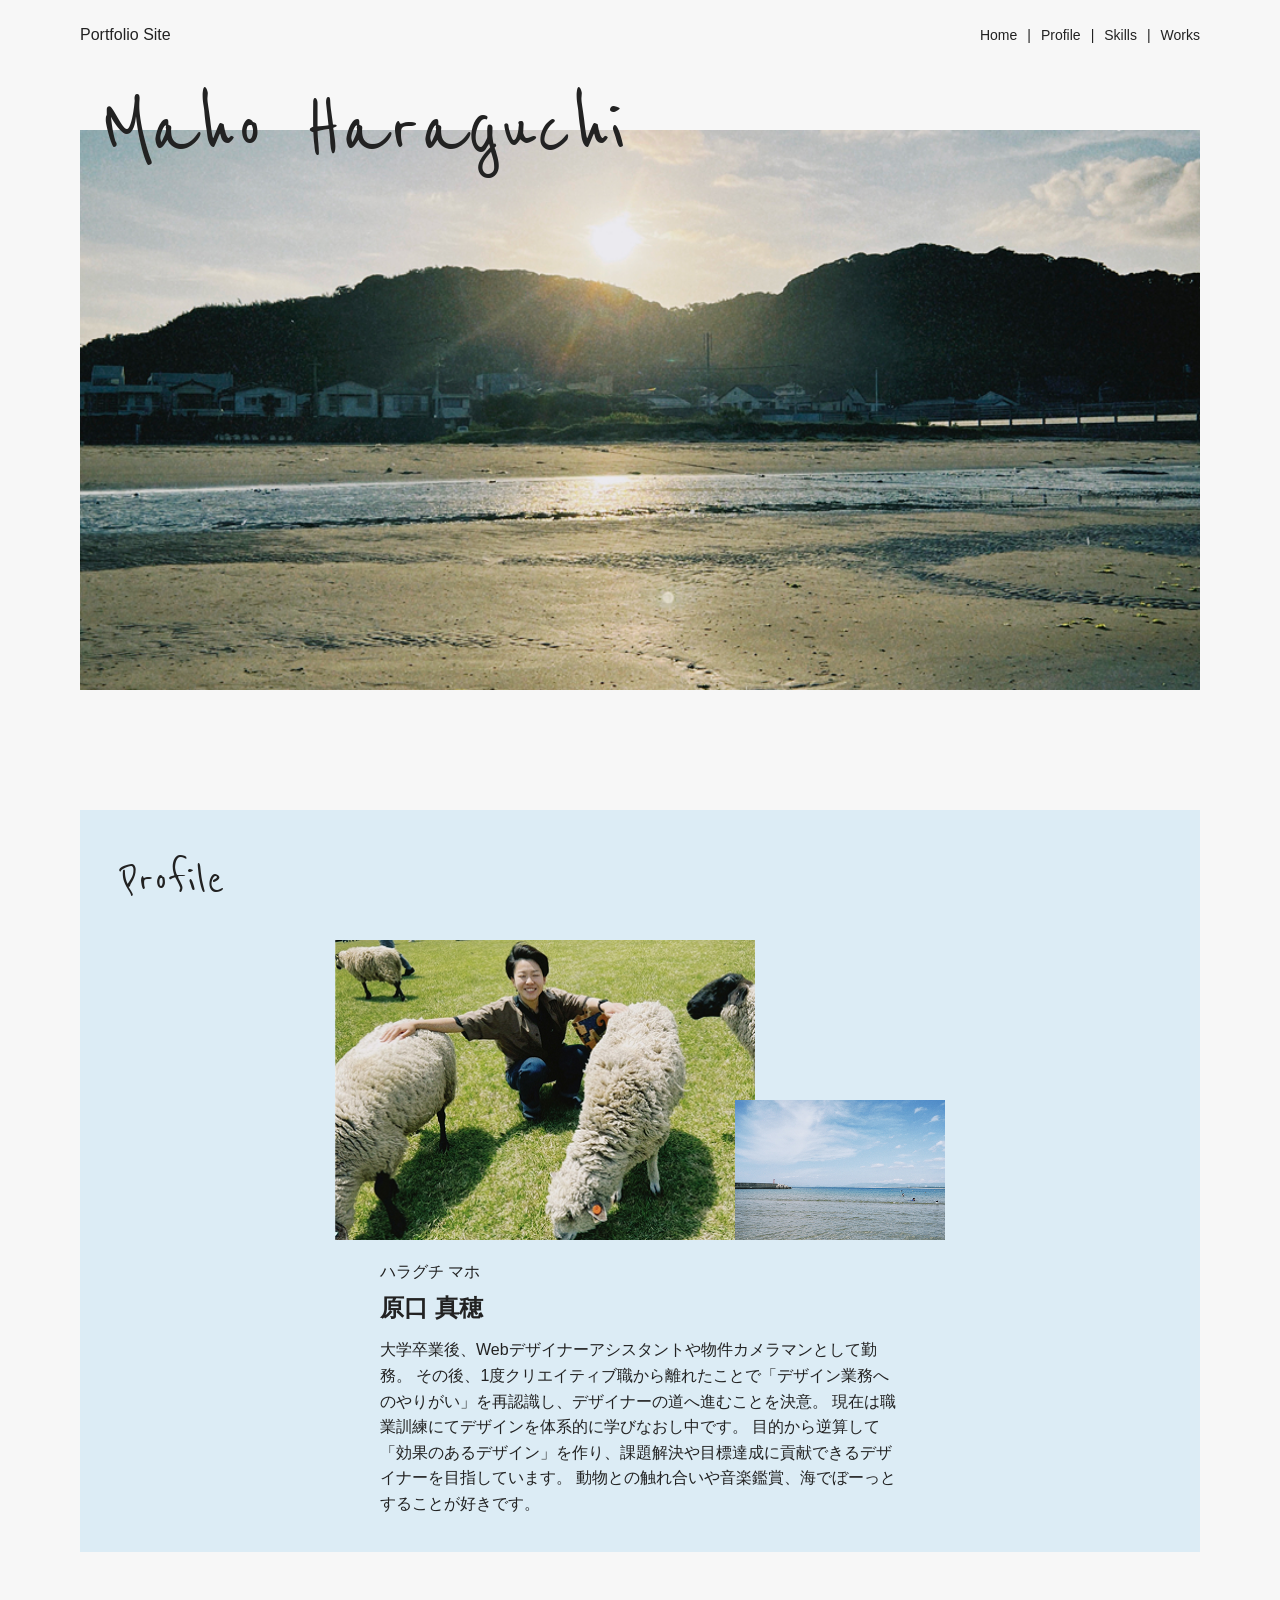
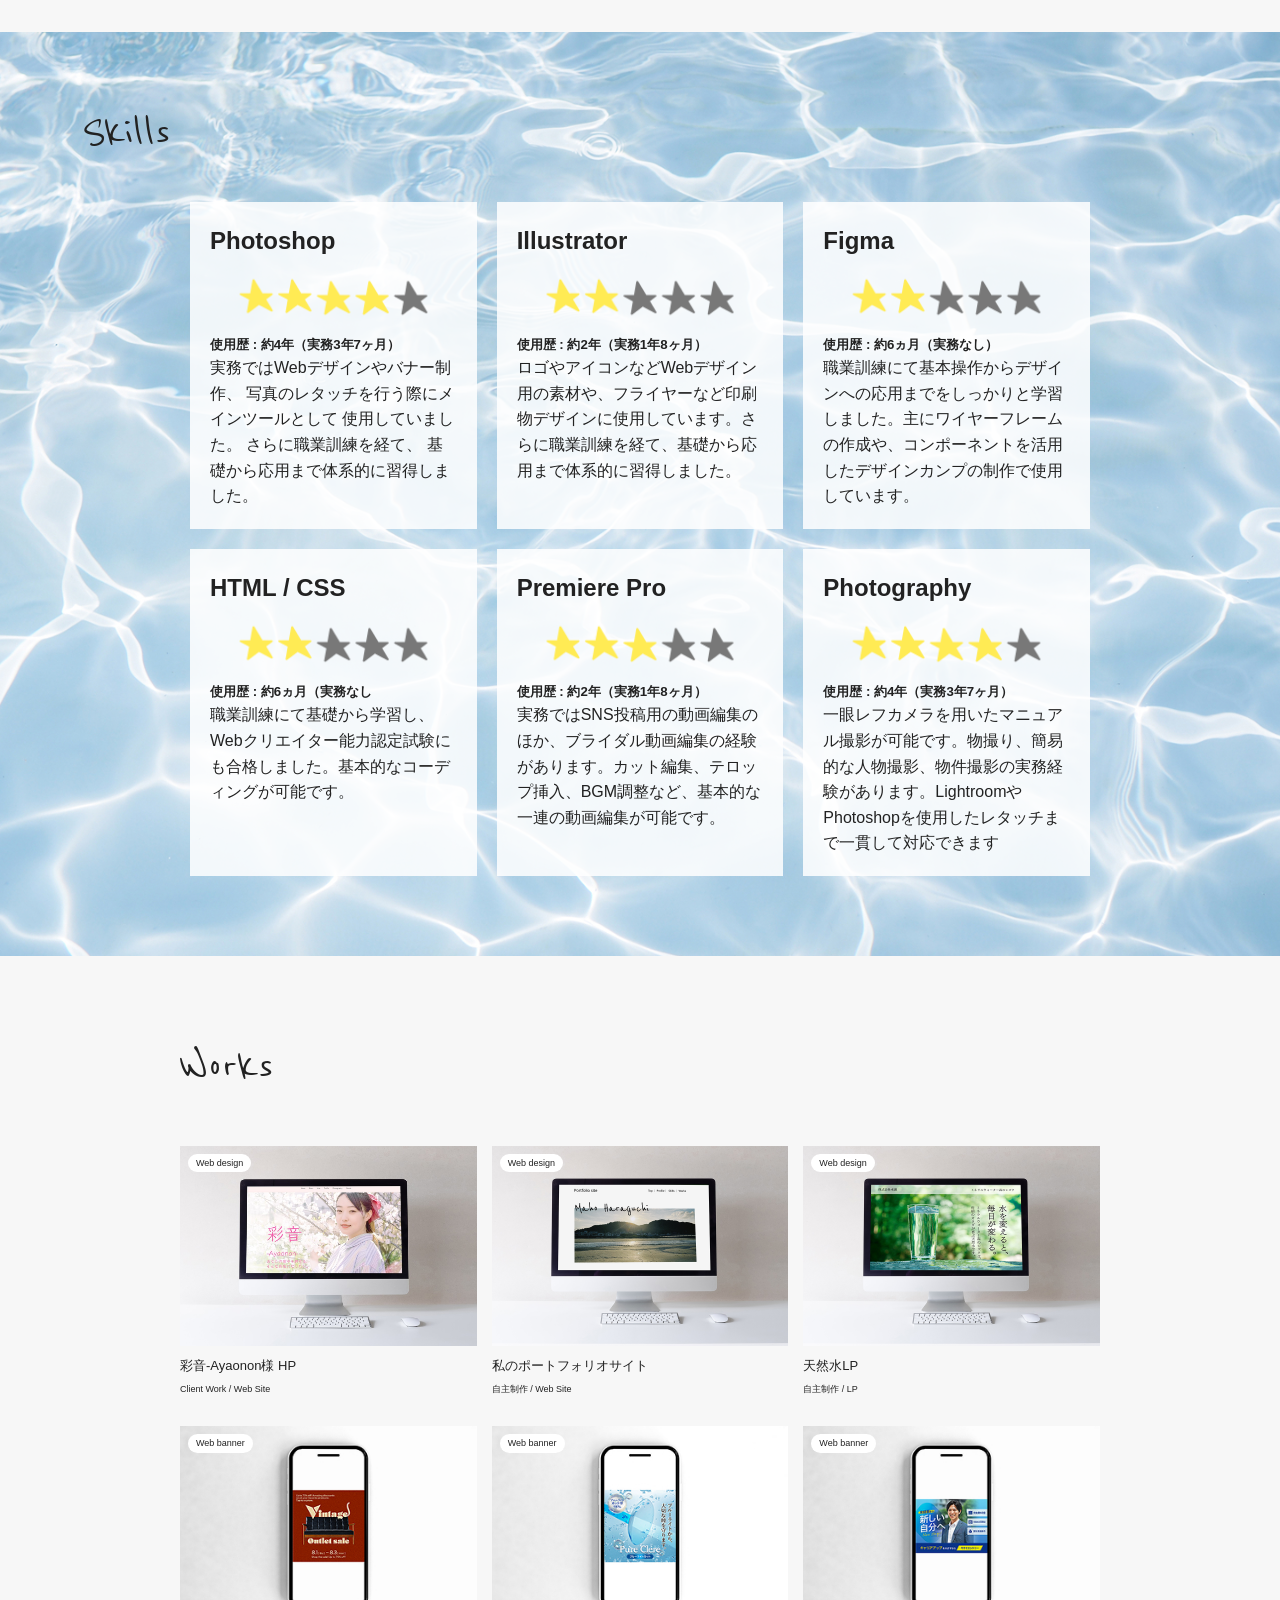
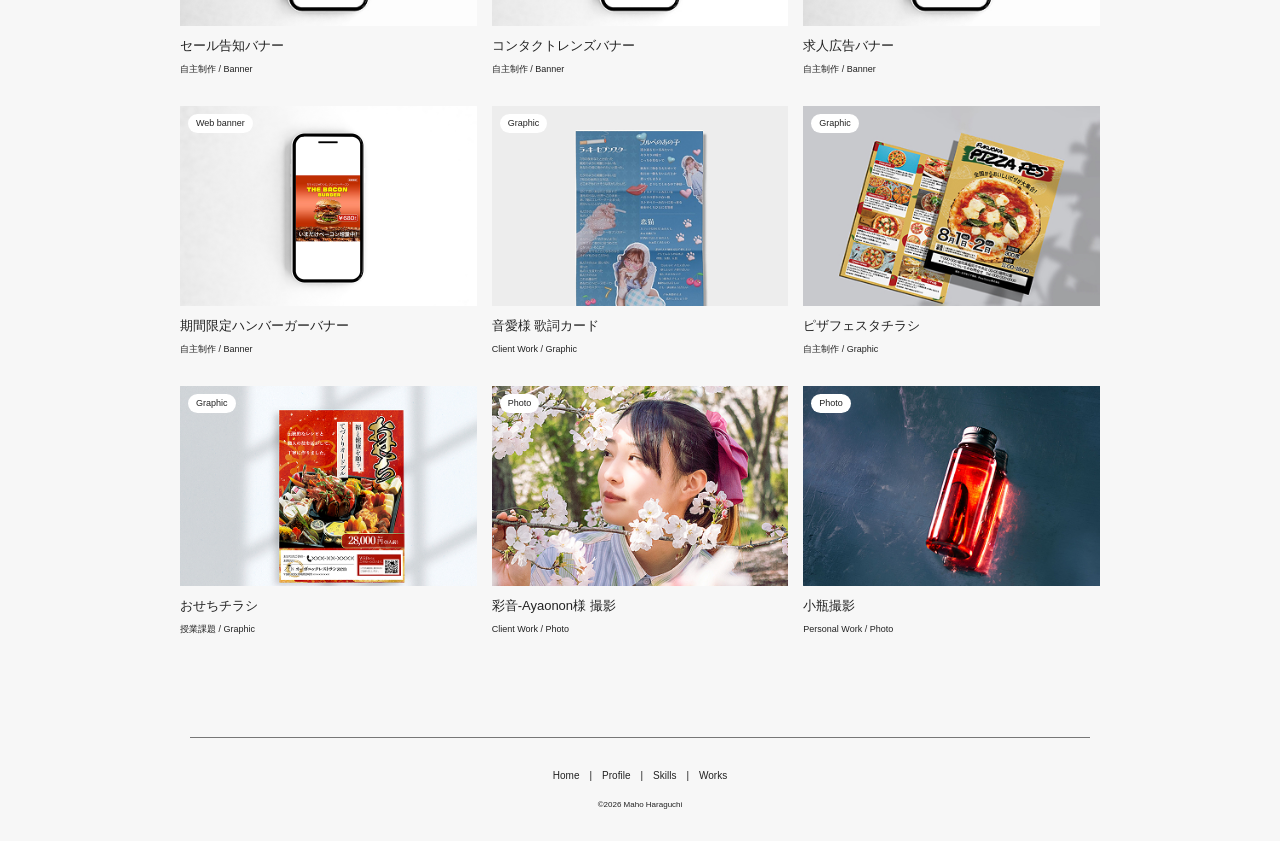
==== commit da786306: "Add files via upload" ====
--- a/index.html
+++ b/index.html
@@ -78,8 +78,8 @@
                 </h3>
 
                 大学卒業後、Webデザイナーアシスタントや物件カメラマンとして勤務。
-                その後、1度クリエイティブ職から離れたことで「デザイン業務へのやりがい」を再認識し、Webデザイナーの道へ進むことを決意。
-                現在は職業訓練にてWebデザインを体系的に学びなおし中です。
+                その後、1度クリエイティブ職から離れたことで「デザイン業務へのやりがい」を再認識し、デザイナーの道へ進むことを決意。
+                現在は職業訓練にてデザインを体系的に学びなおし中です。
                 目的から逆算して「効果のあるデザイン」を作り、課題解決や目標達成に貢献できるデザイナーを目指しています。
                 動物との触れ合いや音楽鑑賞、海でぼーっとすることが好きです。</p>
             </div>
--- a/css/style.css
+++ b/css/style.css
@@ -31,7 +31,7 @@
 .profile {
     width: 90%;
     max-width: 1120px;
-    margin: 0 auto 80px;
+    margin: 120px auto 80px;
     padding: 30px 40px;
     background-color: #dcecf5;
 }
@@ -55,17 +55,17 @@
 
 
 .profile-images img:first-child {
-    width: 400px;
+    width: 420px;
     height: 300px;
     object-fit: cover;
 }
 
 .profile-images img:last-child {
-    width: 200px;
-    height: 150px;
+    width: 210px;
+    height: 140px;
     object-fit: cover;
     margin-left: -20px;
-    margin-top: -60px;
+    margin-top: -40px;
 }
 
 
@@ -133,6 +133,9 @@
     background-color: rgba(255, 255, 255, 0.85);
 }
 
+.skills h4{
+    font-size: 24px;
+}
 
 .works {
     width: 90%;
@@ -293,4 +296,4 @@
     }
 
 
-}
+}
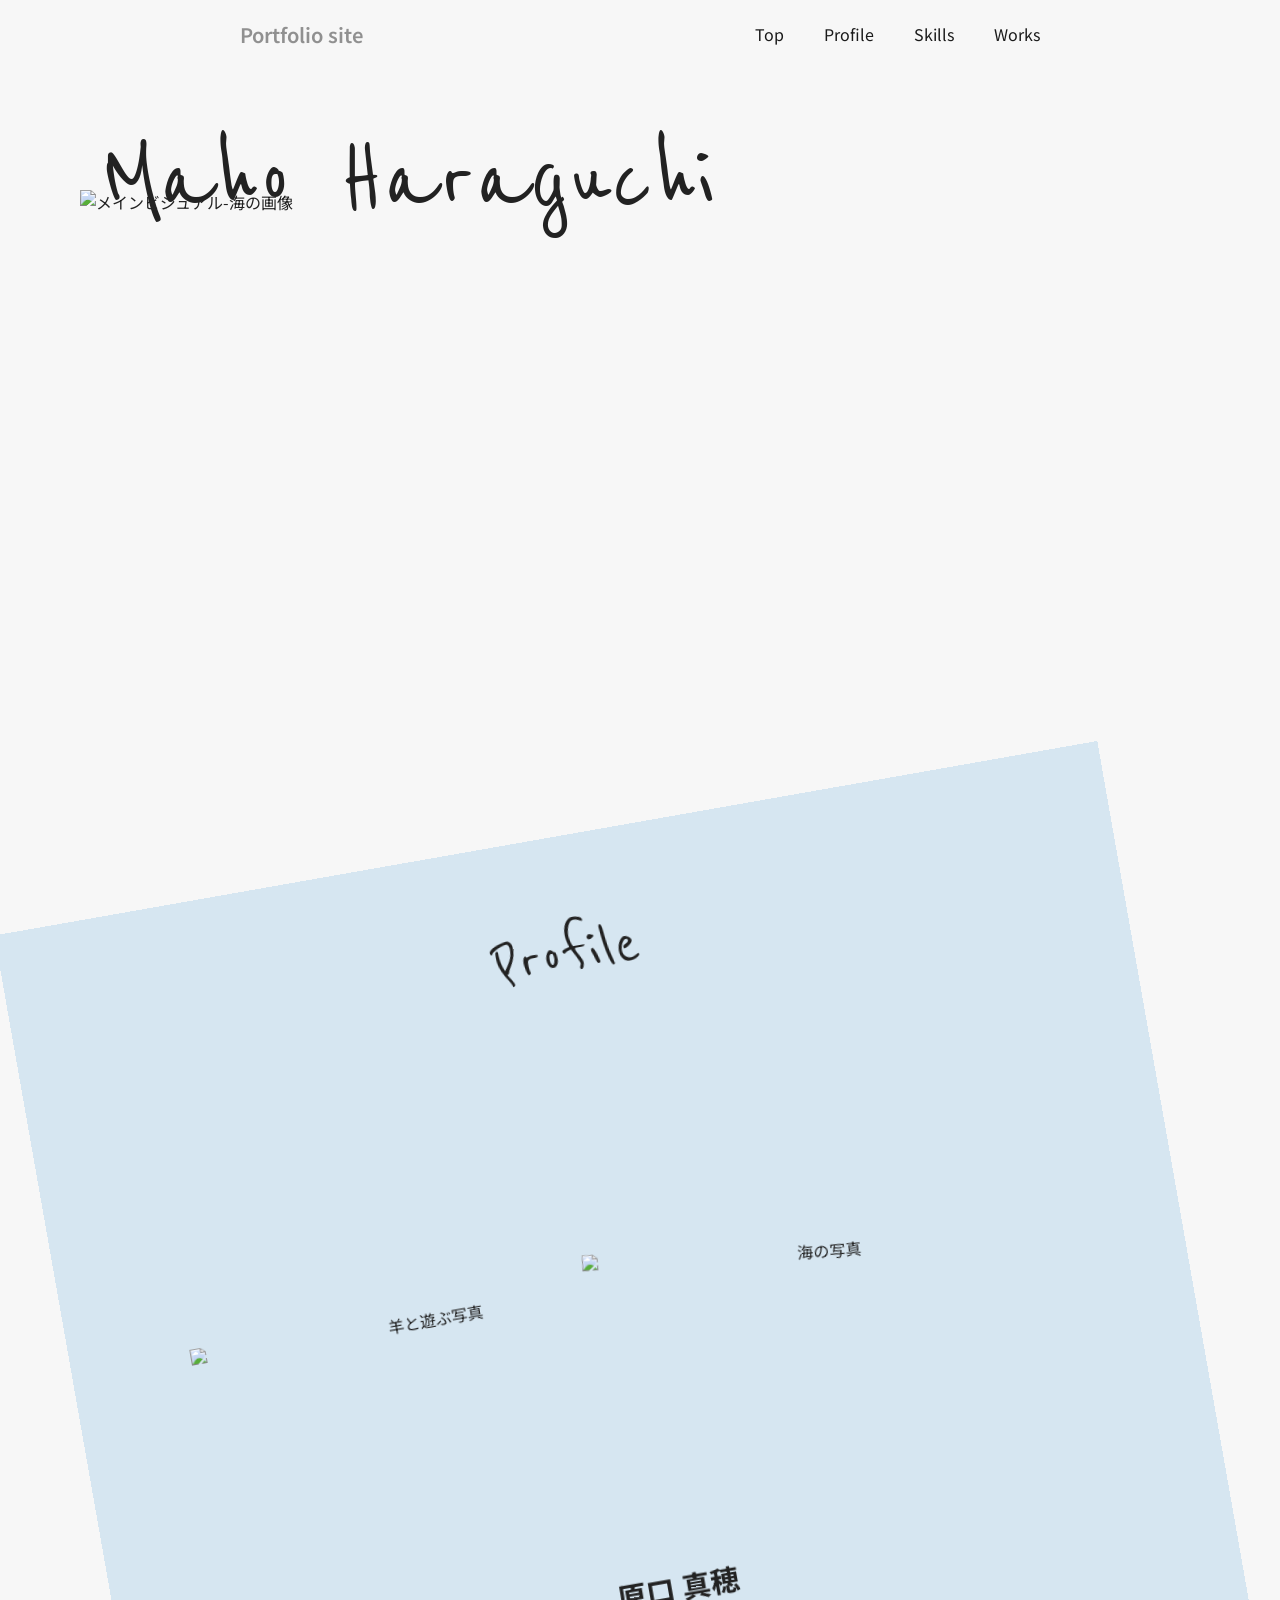
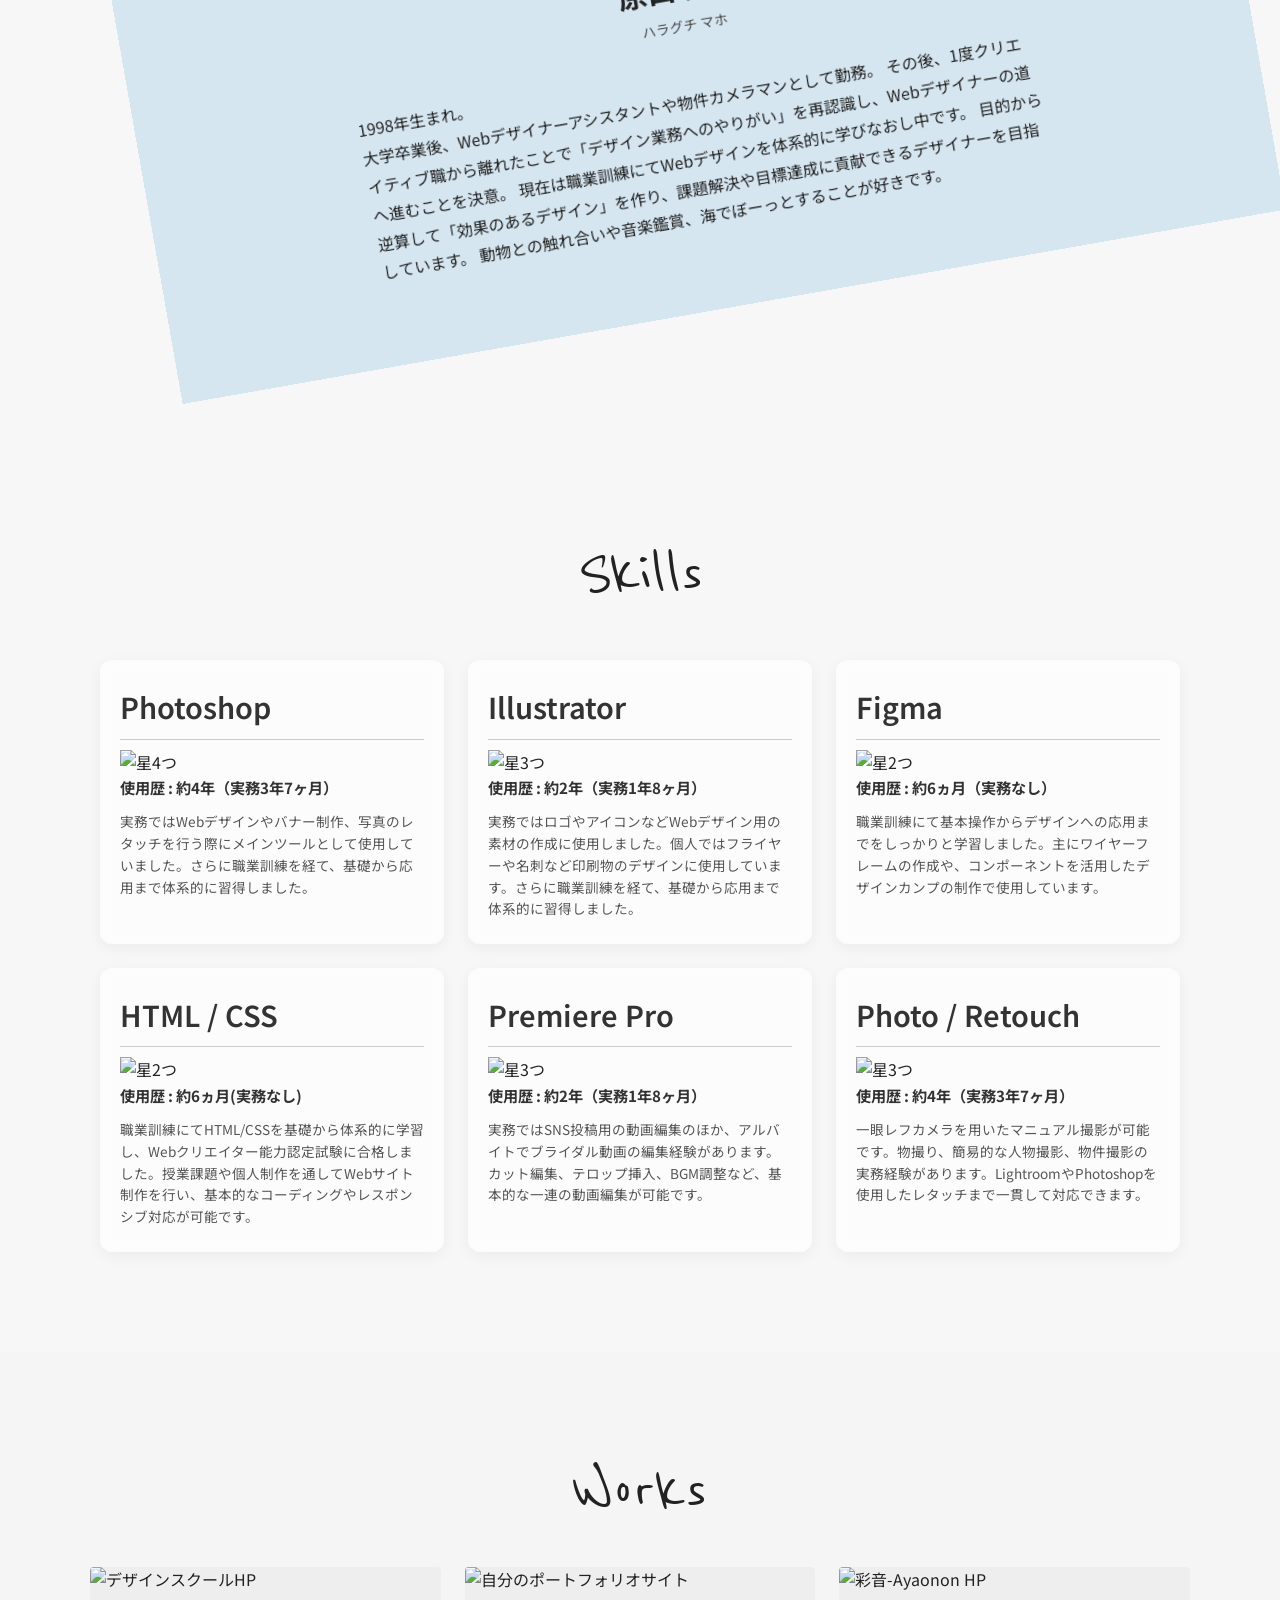
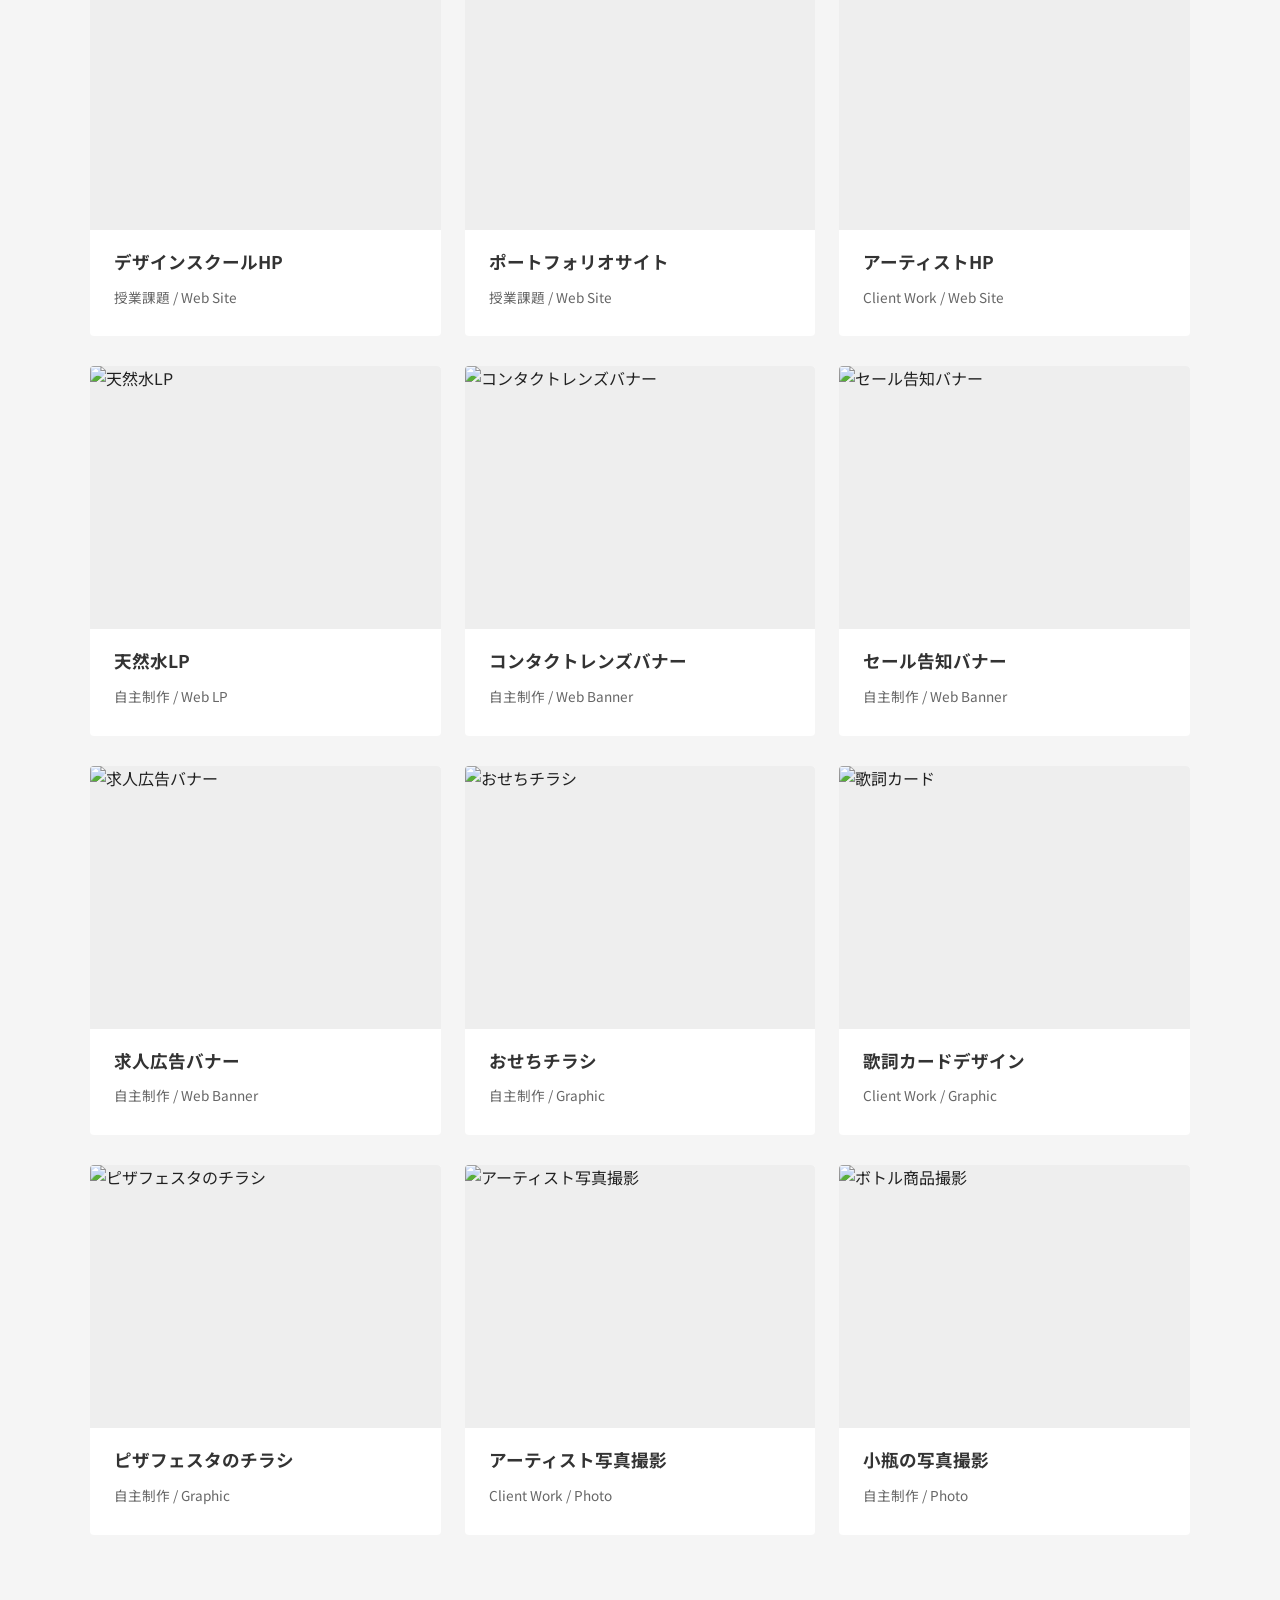
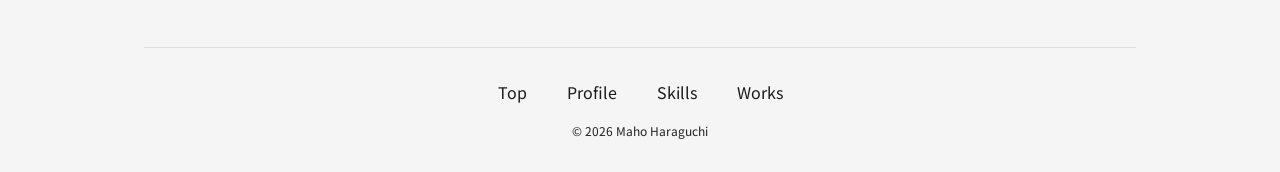
==== commit dfe887de: "Add files via upload" ====
--- a/index.html
+++ b/index.html
@@ -4,467 +4,353 @@
 <head>
     <meta charset="UTF-8">
     <meta name="viewport" content="width=device-width, initial-scale=1.0">
-
-    <title>Portfolio Site</title>
-
+    <link rel="stylesheet" href="css/style.css">
     <link rel="stylesheet" href="css/common.css">
-    <link rel="stylesheet" href="css/style.css">
-
+
+    <!-- Swiper CSS -->
+    <link rel="stylesheet" href="https://cdn.jsdelivr.net/npm/swiper@11/swiper-bundle.min.css" />
+
+    <!-- Google Fonts -->
     <link rel="preconnect" href="https://fonts.googleapis.com">
     <link rel="preconnect" href="https://fonts.gstatic.com" crossorigin>
-    <link
-        href="https://fonts.googleapis.com/css2?family=Kiwi+Maru&family=Klee+One&family=Noto+Serif+JP:wght@200..900&family=Reenie+Beanie&family=Sawarabi+Mincho&display=swap"
+    <link href="https://fonts.googleapis.com/css2?family=Noto+Sans+JP:wght@100..900&family=Reenie+Beanie&display=swap"
         rel="stylesheet">
+
+
+    <title>Portfolio site</title>
 </head>
 
-
-<body id="top">
-
-    <header>
-
-        <p class="header-logo">
-            Portfolio Site
-        </p>
-
-        <button class="hamburger" type="button">
-            <span></span>
-            <span></span>
-            <span></span>
-        </button>
-
-        <ul class="nav-text">
-            <li><a href="#top">Home</a></li>
-            <li>|</li>
-            <li><a href="#profile">Profile</a></li>
-            <li>|</li>
-            <li><a href="#skills">Skills</a></li>
-            <li>|</li>
-            <li><a href="#works">Works</a></li>
-        </ul>
-
-    </header>
-
-
-
-    <main>
-
-        <section class="mv">
-            <h1> Maho Haraguchi </h1>
-            <img src="img/mv-top.jpg" alt="夕方の海の画像">
-        </section>
-
-
-
-
-        <section class="profile" id="profile">
-
-            <h2>Profile</h2>
-
-            <div class="profile-images">
-
-                <img src="img/profile-img1.jpg" alt="羊と戯れる画像">
-                <img src="img/profile-img2.jpg" alt="海の画像">
-
-            </div>
-
-
-            <div class="profile-text">
-                <p class="profile-box">
-                    ハラグチ マホ
-                </p>
-
-                <h3>
-                    原口 真穂
-                </h3>
-
-                大学卒業後、Webデザイナーアシスタントや物件カメラマンとして勤務。
-                その後、1度クリエイティブ職から離れたことで「デザイン業務へのやりがい」を再認識し、デザイナーの道へ進むことを決意。
-                現在は職業訓練にてデザインを体系的に学びなおし中です。
-                目的から逆算して「効果のあるデザイン」を作り、課題解決や目標達成に貢献できるデザイナーを目指しています。
-                動物との触れ合いや音楽鑑賞、海でぼーっとすることが好きです。</p>
-            </div>
-        </section>
-
-
-        <section class="skills" id="skills">
-            <h2>
-                Skills
-            </h2>
-            <div class="skills-container">
-
-                <!-- Photoshop -->
-                <div class="skilld-container">
-                    <h4>
-                        Photoshop
-                    </h4>
-                    <img src="img/star4.png" alt="スキルレベル">
-                    <h5>
-                        使用歴 : 約4年（実務3年7ヶ月）
-                    </h5>
-                    <p>
-                        実務ではWebデザインやバナー制作、
-                        写真のレタッチを行う際にメインツールとして
-                        使用していました。
-                        さらに職業訓練を経て、
-                        基礎から応用まで体系的に習得しました。
-                    </p>
-                </div>
-
-
-                <!-- Illustrator -->
-                <div class="skilld-container">
-                    <h4>
-                        Illustrator
-                    </h4>
-                    <img src="img/star2.png" alt="スキルレベル">
-                    <h5>
-                        使用歴 : 約2年（実務1年8ヶ月）
-                    </h5>
-                    <p>
-                        ロゴやアイコンなどWebデザイン用の素材や、フライヤーなど印刷物デザインに使用しています。さらに職業訓練を経て、基礎から応用まで体系的に習得しました。
-                    </p>
-                </div>
-
-
-                <!-- Figma -->
-
-                <div class="skilld-container">
-                    <h4>
-                        Figma
-                    </h4>
-                    <img src="img/star2.png" alt="スキルレベル">
-                    <h5>
-                        使用歴 : 約6ヵ月（実務なし）
-                    </h5>
-                    <p>
-                        職業訓練にて基本操作からデザインへの応用までをしっかりと学習しました。主にワイヤーフレームの作成や、コンポーネントを活用したデザインカンプの制作で使用しています。
-                    </p>
-                </div>
-
-
-                <!-- HTML / CSS -->
-
-                <div class="skilld-container">
-                    <h4>
-                        HTML / CSS
-                    </h4>
-                    <img src="img/star2.png" alt="スキルレベル">
-                    <h5>
-                        使用歴 : 約6ヵ月（実務なし
-                    </h5>
-                    <p>
-                        職業訓練にて基礎から学習し、Webクリエイター能力認定試験にも合格しました。基本的なコーディングが可能です。
-                    </p>
-                </div>
-
-                <!-- Premiere Pro -->
-
-                <div class="skilld-container">
-
-                    <h4>
-                        Premiere Pro
-                    </h4>
-
-                    <img src="img/star3.png" alt="スキルレベル">
-
-                    <h5>
-                        使用歴 : 約2年（実務1年8ヶ月）
-                    </h5>
-
-                    <p>
-                        実務ではSNS投稿用の動画編集のほか、ブライダル動画編集の経験があります。カット編集、テロップ挿入、BGM調整など、基本的な一連の動画編集が可能です。
-                    </p>
-
-                </div>
-
-
-
-                <!-- Photography -->
-
-                <div class="skilld-container">
-
-                    <h4>
-                        Photography
-                    </h4>
-
-                    <img src="img/star4.png" alt="スキルレベル">
-
-                    <h5>
-                        使用歴 : 約4年（実務3年7ヶ月）
-                    </h5>
-
-                    <p>
-                        一眼レフカメラを用いたマニュアル撮影が可能です。物撮り、簡易的な人物撮影、物件撮影の実務経験があります。LightroomやPhotoshopを使用したレタッチまで一貫して対応できます
-                    </p>
-                </div>
-            </div>
-        </section>
-
-
-        <section class="works" id="works">
-
-            <h2>
-                Works
-            </h2>
-
-            <div class="works-container">
-
-                <!-- 彩音-Ayaonon HP -->
-                <a href="works-ayaonon.html" class="work-item">
-                    <div class="works-categorite">
-                        Web design
-                    </div>
-                    <img src="img/works-1.jpg" alt="彩音-Ayaonon HP">
-                    <h3>
-                        彩音-Ayaonon様 HP
-                    </h3>
-                    <p>
-                        Client Work / Web Site
-                    </p>
-                </a>
-
-                <!-- ポートフォリオ -->
-
-                <a href="works-portforio.html" class="work-item">
-
-                    <div class="works-categorite">
-                        Web design
-                    </div>
-
-                    <img src="img/works-2.jpg" alt="ポートフォリオサイト">
-
-                    <h3>
-                        私のポートフォリオサイト
-                    </h3>
-
-                    <p>
-                        自主制作 / Web Site
-                    </p>
-
-                </a>
-
-
-                <a href="works-mizu.html" class="work-item">
-
-                    <div class="works-categorite">
-                        Web design
-                    </div>
-
-                    <img src="img/works-3lp.jpg" alt="天然水LP">
-
-                    <h3>
-                        天然水LP
-                    </h3>
-
-                    <p>
-                        自主制作 / LP
-                    </p>
-
-                </a>
-
-
-                <a href="works-sale.html" class="work-item">
-
-                    <div class="works-categorite">
-                        Web banner
-                    </div>
-
-                    <img src="img/works-5.jpg" alt="バナー作品">
-
-                    <h3>
-                        セール告知バナー
-                    </h3>
-
-                    <p>
-                        自主制作 / Banner
-                    </p>
-
-                </a>
-
-
-
-                <a href="works-lens.html" class="work-item">
-
-                    <div class="works-categorite">
-                        Web banner
-                    </div>
-
-                    <img src="img/works-4.jpg" alt="バナー作品">
-
-                    <h3>
-                        コンタクトレンズバナー
-                    </h3>
-
-                    <p>
-                        自主制作 / Banner
-                    </p>
-                </a>
-
-
-                <a href="works-jobbunner.html" class="work-item">
-
-                    <div class="works-categorite">
-                        Web banner
-                    </div>
-
-                    <img src="img/works-3.jpg" alt="バナー作品">
-
-                    <h3>
-                        求人広告バナー
-                    </h3>
-
-                    <p>
-                        自主制作 / Banner
-                    </p>
-
-                </a>
-
-
-                <a href="works-burger.html" class="work-item">
-
-                    <div class="works-categorite">
-                        Web banner
-                    </div>
-
-                    <img src="img/works-6.jpg" alt="バナー作品">
-
-                    <h3>
-                        期間限定ハンバーガーバナー
-                    </h3>
-
-                    <p>
-                        自主制作 / Banner
-                    </p>
-
-                </a>
-
-
-
-                <a href="works-lyric.html" class="work-item">
-
-                    <div class="works-categorite">
-                        Graphic
-                    </div>
-
-                    <img src="img/works-7.jpg" alt="印刷物作品">
-
-                    <h3>
-                        音愛様 歌詞カード
-                    </h3>
-
-                    <p>
-                        Client Work / Graphic
-                    </p>
-
-                </a>
-
-
-                <a href="works-pizza.html" class="work-item">
-
-                    <div class="works-categorite">
-                        Graphic
-                    </div>
-
-                    <img src="img/works-9.jpg" alt="印刷物作品">
-
-                    <h3>
-                        ピザフェスタチラシ
-                    </h3>
-
-                    <p>
-                        自主制作 / Graphic
-                    </p>
-
-                </a>
-
-                <a href="works-osechi.html" class="work-item">
-
-                    <div class="works-categorite">
-                        Graphic
-                    </div>
-
-                    <img src="img/works-8.jpg" alt="印刷物作品">
-
-                    <h3>
-                        おせちチラシ
-                    </h3>
-
-                    <p>
-                        授業課題 / Graphic
-                    </p>
-
-                </a>
-
-
-                <a href="works-photo1.html" class="work-item">
-
-                    <div class="works-categorite">
-                        Photo
-                    </div>
-
-                    <img src="img/work-mock9.jpg" alt="写真作品">
-
-                    <h3>
-                        彩音-Ayaonon様 撮影
-                    </h3>
-
-                    <p>
-                        Client Work / Photo
-                    </p>
-
-                </a>
-
-
-
-                <a href="works-photo2.html" class="work-item">
-
-                    <div class="works-categorite">
-                        Photo
-                    </div>
-
-                    <img src="img/work-mock10.jpg" alt="写真作品">
-
-                    <h3>
-                        小瓶撮影
-                    </h3>
-
-                    <p>
-                        Personal Work / Photo
-                    </p>
-
-                </a>
-
-
-            </div>
-
-        </section>
-
-
-    </main>
-
-
-    <footer>
-        <nav>
-            <ul>
-                <li><a href="#top">Home</a></li>
-                <li>|</li>
+<body>
+
+    <header class="header">
+        <p class="logo-top"><a href="#">Portfolio site</a></p>
+
+        <nav class="nav">
+            <ul class="main-menu">
+                <li><a href="index.html">Top</a></li>
                 <li><a href="#profile">Profile</a></li>
-                <li>|</li>
                 <li><a href="#skills">Skills</a></li>
-                <li>|</li>
                 <li><a href="#works">Works</a></li>
             </ul>
         </nav>
 
-        <p>
-            ©2026 Maho Haraguchi
-        </p>
+        <!-- ハンバーガーメニュー -->
+        <nav class="nav-burger">
+            <ul class="nav_list">
+                <li class="nav_item"><a href="index.html">Top</a></li>
+                <li class="nav_item"><a href="#profile">Profile</a></li>
+                <li class="nav_item"><a href="#skills">Skills</a></li>
+                <li class="nav_item"><a href="#works">Works</a></li>
+            </ul>
+        </nav>
+
+        <div class="hamburger" id="js-hamburger">
+            <span class="hamburger_border hamburger_border_top"></span>
+            <span class="hamburger_border hamburger_border_center"></span>
+            <span class="hamburger_border hamburger_border_bottom"></span>
+        </div>
+        <div class="black_bg" id="js-black-bg"></div>
+    </header>
+
+    <section class="mv" id="mv">
+        <h1>Maho Haraguchi</h1>
+
+        <!-- Swiper用のラッパー -->
+        <div class="swiper mv-swiper">
+            <div class="swiper-wrapper">
+                <!-- 1枚目のスライドにクラスを追加 -->
+                <div class="swiper-slide image mv-slide01">
+                    <img src="image/mv-top.jpg" alt="メインビジュアル-海の画像">
+                </div>
+                <!-- 2枚目のスライドにクラスを追加 -->
+                <div class="swiper-slide image mv-slide02">
+                    <img src="image/mv-top2.jpg" alt="メインビジュアル-海の画像">
+                </div>
+            </div>
+        </div>
+    </section>
+
+    <!-- ここからプロフィール -->
+    <section class="profile" id="profile">
+        <h2>Profile</h2>
+        <div class="image-box">
+            <img class="mv-first" src="image/cheki1.png" alt="羊と遊ぶ写真">
+            <img class="mv-second" src="image/cheki2.png" alt="海の写真">
+        </div>
+
+        <div class="text-profile">
+            <div class="name-box">
+                <p class="name">原口 真穂</p>
+                <p class="ruby">ハラグチ マホ</p>
+            </div>
+
+            <p>1998年生まれ。<br>
+                大学卒業後、Webデザイナーアシスタントや物件カメラマンとして勤務。
+                その後、1度クリエイティブ職から離れたことで「デザイン業務へのやりがい」を再認識し、Webデザイナーの道へ進むことを決意。
+                現在は職業訓練にてWebデザインを体系的に学びなおし中です。
+                目的から逆算して「効果のあるデザイン」を作り、課題解決や目標達成に貢献できるデザイナーを目指しています。
+                動物との触れ合いや音楽鑑賞、海でぼーっとすることが好きです。</p>
+        </div>
+    </section>
+
+    <!-- ここからSkills -->
+    <section class="skills" id="skills">
+        <div class="skills-bg"></div>
+
+        <!-- コンテナを追加してタイトルとスワイパーを包む -->
+        <div class="skilld-container">
+            <h2>Skills</h2>
+
+            <!-- swiper コンテナ -->
+            <div class="swiper skills-swiper">
+                <ul class="cards swiper-wrapper">
+                    <li class="card swiper-slide">
+                        <h4 class="skills-title">Photoshop</h4>
+                        <img class="skills-stars" src="image/star4.png" alt="星4つ">
+                        <p class="skills-subtitle">使用歴 : 約4年（実務3年7ヶ月）</p>
+                        <p class="skills-text">
+                            実務ではWebデザインやバナー制作、写真のレタッチを行う際にメインツールとして使用していました。さらに職業訓練を経て、基礎から応用まで体系的に習得しました。
+                        </p>
+                    </li>
+
+                    <li class="card swiper-slide">
+                        <h4 class="skills-title">Illustrator</h4>
+                        <img class="skills-stars" src="image/star3.png" alt="星3つ">
+                        <p class="skills-subtitle">使用歴 : 約2年（実務1年8ヶ月）</p>
+                        <p class="skills-text">
+                            実務ではロゴやアイコンなどWebデザイン用の素材の作成に使用しました。個人ではフライヤーや名刺など印刷物のデザインに使用しています。さらに職業訓練を経て、基礎から応用まで体系的に習得しました。
+                        </p>
+                    </li>
+
+                    <li class="card swiper-slide">
+                        <h4 class="skills-title">Figma</h4>
+                        <img class="skills-stars" src="image/star2.png" alt="星2つ">
+                        <p class="skills-subtitle">使用歴 : 約6ヵ月（実務なし）</p>
+                        <p class="skills-text">
+                            職業訓練にて基本操作からデザインへの応用までをしっかりと学習しました。主にワイヤーフレームの作成や、コンポーネントを活用したデザインカンプの制作で使用しています。
+                        </p>
+                    </li>
+
+                    <li class="card swiper-slide">
+                        <h4 class="skills-title">HTML / CSS</h4>
+                        <img class="skills-stars" src="image/star2.png" alt="星2つ">
+                        <p class="skills-subtitle">使用歴 : 約6ヵ月(実務なし)</p>
+                        <p class="skills-text">
+                            職業訓練にてHTML/CSSを基礎から体系的に学習し、Webクリエイター能力認定試験に合格しました。授業課題や個人制作を通してWebサイト制作を行い、基本的なコーディングやレスポンシブ対応が可能です。
+                        </p>
+                    </li>
+
+                    <li class="card swiper-slide">
+                        <h4 class="skills-title">Premiere Pro</h4>
+                        <img class="skills-stars" src="image/star3.png" alt="星3つ">
+                        <p class="skills-subtitle">使用歴 : 約2年（実務1年8ヶ月）</p>
+                        <p class="skills-text">
+                            実務ではSNS投稿用の動画編集のほか、アルバイトでブライダル動画の編集経験があります。カット編集、テロップ挿入、BGM調整など、基本的な一連の動画編集が可能です。
+                        </p>
+                    </li>
+
+                    <li class="card swiper-slide">
+                        <h4 class="skills-title">Photo / Retouch</h4>
+                        <img class="skills-stars" src="image/star3.png" alt="星3つ">
+                        <p class="skills-subtitle">使用歴 : 約4年（実務3年7ヶ月）</p>
+                        <p class="skills-text">
+                            一眼レフカメラを用いたマニュアル撮影が可能です。物撮り、簡易的な人物撮影、物件撮影の実務経験があります。LightroomやPhotoshopを使用したレタッチまで一貫して対応できます。
+                        </p>
+                    </li>
+                </ul>
+                <!-- ページネーション（ドット） -->
+                <div class="swiper-pagination"></div>
+            </div>
+        </div>
+    </section>
+
+    <!-- works -->
+    <section class="works" id="works">
+        <h2>Works</h2>
+
+        <!-- swiper コンテナ -->
+        <div class="swiper works-swiper">
+            <ul class="works-list swiper-wrapper">
+                <li class="works-item swiper-slide">
+
+
+
+                    <a href="works-school.html">
+                        <div class="works-image"><img src="image/work-image2.jpg" alt="デザインスクールHP"></div>
+                        <div class="works-body">
+                            <h3 class="works-title">デザインスクールHP</h3>
+                            <p class="works-category">授業課題 / Web Site</p>
+                        </div>
+                    </a>
+                </li>
+
+                <li class="works-item swiper-slide">
+                    <a href="works-portforio.html">
+                        <div class="works-image"><img src="image/work-image3.jpg" alt="自分のポートフォリオサイト"></div>
+                        <div class="works-body">
+                            <h3 class="works-title">ポートフォリオサイト</h3>
+                            <p class="works-category">授業課題 / Web Site</p>
+                        </div>
+                    </a>
+                </li>
+
+                <li class="works-item swiper-slide">
+                    <a href="works-ayaonon.html">
+                        <div class="works-image"><img src="image/work-image1.jpg" alt="彩音-Ayaonon HP"></div>
+                        <div class="works-body">
+                            <h3 class="works-title">アーティストHP</h3>
+                            <p class="works-category">Client Work / Web Site</p>
+                        </div>
+                    </a>
+                </li>
+
+
+
+                <li class="works-item swiper-slide">
+                    <a href="works-mizu.html">
+                        <div class="works-image"><img src="image/works-3lp.jpg" alt="天然水LP"></div>
+                        <div class="works-body">
+                            <h3 class="works-title">天然水LP</h3>
+                            <p class="works-category">自主制作 / Web LP</p>
+                        </div>
+                    </a>
+                </li>
+
+
+
+                <li class="works-item swiper-slide">
+                    <a href="works-lens.html">
+                        <div class="works-image"><img src="image/work-image4.jpg" alt="コンタクトレンズバナー"></div>
+                        <div class="works-body">
+                            <h3 class="works-title">コンタクトレンズバナー</h3>
+                            <p class="works-category">自主制作 / Web Banner</p>
+                        </div>
+                    </a>
+                </li>
+                <li class="works-item swiper-slide">
+                    <a href="works-sale.html">
+                        <div class="works-image"><img src="image/work-image5.jpg" alt="セール告知バナー"></div>
+                        <div class="works-body">
+                            <h3 class="works-title">セール告知バナー</h3>
+                            <p class="works-category">自主制作 / Web Banner</p>
+                        </div>
+                    </a>
+                </li>
+                <li class="works-item swiper-slide">
+                    <a href="works-jobbunner.html">
+                        <div class="works-image"><img src="image/work-image6.jpg" alt="求人広告バナー"></div>
+                        <div class="works-body">
+                            <h3 class="works-title">求人広告バナー</h3>
+                            <p class="works-category">自主制作 / Web Banner</p>
+                        </div>
+                    </a>
+                </li>
+
+
+
+
+                <li class="works-item swiper-slide">
+                    <a href="works-osechi.html">
+                        <div class="works-image"><img src="image/work-image8.jpg" alt="おせちチラシ"></div>
+                        <div class="works-body">
+                            <h3 class="works-title">おせちチラシ</h3>
+                            <p class="works-category">自主制作 / Graphic</p>
+                        </div>
+                    </a>
+                </li>
+
+
+                <li class="works-item swiper-slide">
+                    <a href="works-lyric.html">
+                        <div class="works-image"><img src="image/work-image9.jpg" alt="歌詞カード"></div>
+                        <div class="works-body">
+                            <h3 class="works-title">歌詞カードデザイン</h3>
+                            <p class="works-category">Client Work / Graphic</p>
+                        </div>
+                    </a>
+                </li>
+
+
+
+                <li class="works-item swiper-slide">
+                    <a href="works-pizza.html">
+                        <div class="works-image"><img src="image/work-image10.jpg" alt="ピザフェスタのチラシ"></div>
+                        <div class="works-body">
+                            <h3 class="works-title">ピザフェスタのチラシ</h3>
+                            <p class="works-category">自主制作 / Graphic</p>
+                        </div>
+                    </a>
+                </li>
+                <li class="works-item swiper-slide">
+                    <a href="works-photo1.html">
+                        <div class="works-image"><img src="image/work-image11.jpg" alt="アーティスト写真撮影"></div>
+                        <div class="works-body">
+                            <h3 class="works-title">アーティスト写真撮影</h3>
+                            <p class="works-category">Client Work / Photo</p>
+                        </div>
+                    </a>
+                </li>
+                <li class="works-item swiper-slide">
+                    <a href="works-photo2.html">
+                        <div class="works-image"><img src="image/work-image12.jpg" alt="ボトル商品撮影"></div>
+                        <div class="works-body">
+                            <h3 class="works-title">小瓶の写真撮影</h3>
+                            <p class="works-category">自主制作 / Photo</p>
+                        </div>
+                    </a>
+                </li>
+            </ul>
+            <!-- ページネーション（ドット） -->
+            <div class="swiper-pagination"></div>
+        </div>
+    </section>
+
+    <footer>
+        <hr class="footer-line">
+        <nav>
+            <ul class="main-menu">
+                <li><a href="index.html">Top</a></li>
+                <li><a href="#profile">Profile</a></li>
+                <li><a href="#skills">Skills</a></li>
+                <li><a href="#works">Works</a></li>
+            </ul>
+        </nav>
+        <small>&copy; 2026 Maho Haraguchi</small>
     </footer>
 
-    <!-- ハンバーガー -->
+
+
+
+
+
+
+    <!-- =========================
+         JavaScript
+    ========================= -->
+
+    <!-- ハンバーガーメニュー -->
     <script src="js/common.js"></script>
 
 
+    <!-- Profileの傾き -->
+    <script src="js/profile.js"></script>
+
+
+    <!-- Swiper -->
+    <script src="https://cdn.jsdelivr.net/npm/swiper@11/swiper-bundle.min.js"></script>
+    <script src="js/swiper.js"></script>
+
+    <!-- jQuery -->
+    <script src="https://cdnjs.cloudflare.com/ajax/libs/jquery/3.7.1/jquery.min.js"></script>
+
+    <!-- jquery.ripples -->
+    <script src="https://cdn.jsdelivr.net/npm/jquery.ripples@0.6.3/dist/jquery.ripples.min.js"></script>
+
+    <!-- Ripples用JavaScript -->
+    <script src="js/ripples.js"></script>
+
+
+
 </body>
 
 </html>
--- a/css/style.css
+++ b/css/style.css
@@ -1,299 +1,537 @@
+@charset "utf-8";
+
+/* ==========================================
+   Main Visual (MV)
+   ========================================== */
+
 .mv {
+    padding: 20px 0;
     position: relative;
-    width: 90%;
     max-width: 1120px;
+    margin: 100px auto;
     height: 560px;
-    margin: 0 auto 50px;
-}
-
-
-.mv img {
-    margin-top: 60px;
+    /* Swiperの高さに合わせて確保 */
+}
+
+/* 文字の配置調整 */
+.mv h1 {
+    position: absolute;
+    bottom: 460px;
+    left: 20px;
+    z-index: 10;
+    font-family: "Reenie Beanie", cursive;
+    font-size: 7.2rem;
+    font-weight: 400;
+    margin: 0;
+}
+
+
+
+/* Swiperコンテナ（画像エリア）の調整 */
+.mv-swiper {
+    position: absolute;
+    top: 0;
+    left: 0;
+    width: 100%;
+    height: 460px;
+    z-index: 1;
+}
+
+/* スライド内の画像 */
+.mv .image img {
     width: 100%;
     height: 100%;
     object-fit: cover;
-}
-
-
-.mv h1 {
-    position: absolute;
-    top: -80px;
-    left: 20px;
-    z-index: 2;
-    font-family:
-        "Reenie Beanie",
-        cursive;
-    font-size: 98px;
+    display: block;
+}
+
+/* ==========================================
+   Profile
+   ========================================== */
+.profile {
+    background-color: #D6E6F1;
+    max-width: 1120px;
+    width: 100%;
+    margin: 0 auto;
+    padding: 60px 40px;
+    box-sizing: border-box;
+    display: flex;
+    flex-direction: column;
+    align-items: center;
+    text-align: center;
+    transform: rotate(-10deg);
+    will-change: transform;
+}
+
+.profile h2 {
+    font-family: "Reenie Beanie", cursive;
+    font-size: 4.5rem;
     font-weight: 400;
-}
-
-
-.profile {
-    width: 90%;
-    max-width: 1120px;
-    margin: 120px auto 80px;
-    padding: 30px 40px;
-    background-color: #dcecf5;
-}
-
-
-.profile h2 {
-    margin-bottom: 20px;
-    font-family:
-        "Reenie Beanie",
-        cursive;
-    font-size: 50px;
-    font-weight: 400;
-}
-
-.profile-images {
+    margin: 0 0 20px 0;
+    display: inline-block;
+    background-image: url("../image/text-bg.png");
+    background-size: 130% 45px;
+    /* 横幅を少し広めに調整 */
+    background-repeat: no-repeat;
+    background-position: center 70%;
+    /* 少し上に調整して文字と被せる */
+}
+
+
+.image-box {
     display: flex;
-    align-items: flex-end;
     justify-content: center;
-    margin-bottom: 20px;
-}
-
-
-.profile-images img:first-child {
-    width: 420px;
-    height: 300px;
+    align-items: center;
+    max-width: 100%;
+    margin: 30px auto 30px;
+    height: 460px;
+    margin-bottom: 30px;
+}
+
+.image-box img {
+    width: 480px;
+    height: auto;
     object-fit: cover;
 }
 
-.profile-images img:last-child {
-    width: 210px;
-    height: 140px;
-    object-fit: cover;
-    margin-left: -20px;
-    margin-top: -40px;
-}
-
-
-.profile-text {
-    max-width: 520px;
-    margin: 0 auto;
-}
-
-
-.profile-box {
-    font-size: 16px;
-}
-
-
-.profile h3 {
-    margin-bottom: 10px;
-    font-size: 24px;
-    font-weight: 700;
-}
-
-
-.profile-text p {
-    margin-bottom: 5px;
-    font-size: 16px;
-    line-height: 1.5;
-}
-
+.image-box img:last-child {
+    margin-left: -80px;
+    z-index: 1;
+    transform: rotate(6deg);
+}
+
+
+.text-profile {
+    max-width: 680px;
+    width: 100%;
+    margin: 20px auto;
+    text-align: left;
+}
+
+.name-box {
+    text-align: center;
+    margin-bottom: 25px;
+}
+
+.name-box .name {
+    font-size: 1.8rem;
+    font-weight: bold;
+    margin: 0;
+    padding: 0;
+}
+
+.name-box .ruby {
+    font-size: 0.85rem;
+    color: #444;
+    margin: 0;
+}
+
+.text-profile p {
+    line-height: 1.8;
+    margin: -4px 0 0 0;
+    color: #222;
+}
+
+/* ==========================================
+   Skills & Skilld Container
+   ========================================== */
 .skills {
     position: relative;
     width: 100%;
-    padding: 60px 20px 80px;
-    /* overflow: hidden; */
-    background-image: url("../img/skills.jpg");
+    margin-top: 120px;
+    padding: 80px 0;
+    box-sizing: border-box;
+    overflow: hidden;
+}
+
+.skills-bg {
+    position: absolute;
+    inset: 0;
+    background-image: url("../image/skills.jpg");
     background-size: cover;
     background-position: center;
-}
-
-
-.skills-content {
+    z-index: 0;
+}
+
+.skilld-container {
     position: relative;
     z-index: 1;
+    max-width: 1120px;
+    width: 100%;
+    margin: 0 auto;
+    padding: 0 20px;
+    box-sizing: border-box;
 }
 
 .skills h2 {
-    width: 90%;
-    max-width: 1120px;
-    margin: 0 auto 30px;
-
     font-family: "Reenie Beanie", cursive;
-    font-size: 50px;
+    font-size: 4.5rem;
     font-weight: 400;
-}
-
-.skills-container {
-    max-width: 900px;
+    margin: 0 0 20px 0;
+    display: inline-block;
+    text-align: center !important;
+    /* 追加：確実に中央に寄せる */
+    background-image: url("../image/text-bg.png");
+    background-size: 130% 45px;
+    /* 横幅を広げる（短さを解消） */
+    background-repeat: no-repeat;
+    background-position: center 70%;
+    /* 少し上に調整して文字と被せる */
+}
+
+.cards {
+    list-style: none;
+    margin: 0;
+    padding: 0;
+    width: 100%;
+    display: grid;
+    grid-template-columns: repeat(3, 1fr);
+    gap: 24px;
+    box-sizing: border-box;
+}
+
+.card {
+    background: rgba(255, 255, 255, 0.65);
+    backdrop-filter: blur(4px);
+    border-radius: 12px;
+    padding: 24px 20px;
+    box-shadow: 0 4px 15px rgba(0, 0, 0, 0.05);
+    box-sizing: border-box;
+    text-align: left;
+    display: flex;
+    flex-direction: column;
+}
+
+.skills-title {
+    font-size: 1.8rem;
+    font-weight: 600;
+    margin: 0 0 10px 0;
+    padding-bottom: 8px;
+    border-bottom: 1px solid #ccc;
+    color: #333;
+}
+
+.skills-stars {
+    width: 120px;
+    height: auto;
+    display: block;
+    margin: 0;
+}
+
+.skills-subtitle {
+    font-size: 0.95rem;
+    font-weight: bold;
+    color: #333;
+    margin: 0 0 12px 0;
+}
+
+.skills-text {
+    font-size: 0.85rem;
+    line-height: 1.6;
+    color: #555;
+    margin: 0;
+}
+
+/* ==========================================
+   Works
+   ========================================== */
+.works {
+    background-color: #f5f5f5;
+    padding: 80px 20px;
+    text-align: center;
+    margin-top: 20px;
+    margin-bottom: 0;
+}
+
+.works h2 {
+    font-family: "Reenie Beanie", cursive;
+    font-size: 4.5rem;
+    font-weight: 400;
+    margin: 0 0 20px 0;
+    display: inline-block;
+    text-align: center !important;
+    /* 追加：確実に中央に寄せる */
+    background-image: url("../image/text-bg.png");
+    background-size: 130% 45px;
+    /* 横幅を広げる（短さを解消） */
+    background-repeat: no-repeat;
+    background-position: center 70%;
+    /* 少し上に調整して文字と被せる */
+}
+
+.works-list {
+    list-style: none;
     margin: 0 auto;
+    padding: 0;
+    max-width: 1100px;
     display: grid;
-    grid-template-columns: 1fr 1fr 1fr;
-    gap: 20px;
-}
-
+    grid-template-columns: repeat(1, 1fr);
+    gap: 30px 16px;
+}
+
+.works-item {
+    background: #ffffff;
+    border-radius: 4px;
+    overflow: hidden;
+    text-align: left;
+    transition: transform 0.3s ease, box-shadow 0.3s ease;
+}
+
+.works-item:hover {
+    transform: translateY(-5px);
+    box-shadow: 0 8px 20px rgba(0, 0, 0, 0.1);
+}
+
+.works-item a {
+    text-decoration: none;
+    color: inherit;
+    display: block;
+}
+
+.works-image {
+    width: 100%;
+    aspect-ratio: 4 / 3;
+    overflow: hidden;
+    background-color: #eee;
+}
+
+.works-image img {
+    width: 100%;
+    height: 100%;
+    object-fit: cover;
+    display: block;
+}
+
+.works-body {
+    padding: 20px 24px 28px;
+}
+
+.works-title {
+    font-size: 1.1rem;
+    font-weight: 700;
+    margin: 0 0 12px 0;
+    color: #333333;
+    line-height: 1.4;
+}
+
+.works-category {
+    font-size: 0.85rem;
+    color: #666666;
+    margin: 0;
+}
+
+/* ==========================================
+   PC表示用の設定 (769px以上)
+   ========================================== */
+@media screen and (min-width: 769px) {
+    .skilld-container {
+        position: relative;
+        z-index: 1;
+        max-width: 1120px;
+        width: 100%;
+        margin: 0 auto;
+        padding: 0 20px;
+        box-sizing: border-box;
+        text-align: center;
+    }
+
+    .skills h2 {
+        text-align: center;
+        margin-bottom: 30px;
+    }
+
+    .skills-swiper {
+        overflow: visible !important;
+        width: 100% !important;
+    }
+
+    .skills-swiper .cards.swiper-wrapper {
+        display: grid !important;
+        grid-template-columns: repeat(3, 1fr) !important;
+        gap: 24px !important;
+        transform: none !important;
+        width: 100% !important;
+    }
+
+    .skills-swiper .card.swiper-slide {
+        width: auto !important;
+        margin: 0 !important;
+    }
+
+    .skills-swiper .swiper-pagination {
+        display: none !important;
+    }
+
+    .works-swiper {
+        overflow: visible !important;
+    }
+
+    .works-swiper .works-list {
+        display: grid !important;
+        grid-template-columns: repeat(3, 1fr) !important;
+        gap: 30px 24px !important;
+        transform: none !important;
+    }
+
+    .works-swiper .works-item {
+        width: auto !important;
+        margin: 0 !important;
+    }
+
+    .works-swiper .swiper-pagination {
+        display: none !important;
+    }
+}
+
+/* ==========================================
+   スマホ表示の設定 (768px以下)
+   ========================================== */
+@media screen and (max-width: 768px) {
+
+    .skills-swiper,
+    .works-swiper {
+        width: 100%;
+        padding-bottom: 40px !important;
+        overflow: hidden;
+    }
+
+    .skills-swiper .cards,
+    .works-swiper .works-list {
+        display: flex !important;
+        grid-template-columns: none !important;
+        gap: 0 !important;
+    }
+
+    .skills-swiper .swiper-pagination-bullet-active,
+    .works-swiper .swiper-pagination-bullet-active {
+        background: #1a1a1a;
+    }
+
+
+   .mv {
+        width: 100%;
+        height: 100vh;
+        padding: 20px;
+        box-sizing: border-box;
+        position: relative;
+        margin-top: 30px;
+        display: flex;
+        align-items: center; 
+        justify-content: center;
+    }
+
+    .mv h1 {
+        font-size: 3.6rem;
+        text-align: center;
+        color: #ffffff;
+        position: absolute; /* または absolute を外してもOKです */
+        top: 50%;
+        left: 50%;
+        transform: translate(-50%, -50%);
+        z-index: 10;
+        width: 100%;
+        padding: 0 20px;
+        box-sizing: border-box;
+    }
+
+    .mv-swiper {
+        width: 100%;
+        height: 100%;
+    }
+
+    .mv .swiper-slide {
+        height: 100%;
+    }
+
+    .mv .image {
+        width: 100%;
+        height: 100%; 
+        overflow: hidden;
+    }
+
+    /* 共通の画像設定 */
+    .mv .image img {
+        width: 100%;
+        height: 100%;
+        object-fit: cover;
+        display: block;
+    }
+
+    /* 1枚目の位置調整 */
+    .mv .mv-slide01 img {
+        object-position: 40% 60%; 
+    }
+
+    /* 2枚目の位置調整 */
+    .mv .mv-slide02 img {
+        object-position: 20% 80%; 
+    }
+    
+
+
+    .profile {
+        width: 95%;
+        padding: 40px 20px;
+        height: auto;
+    }
+
+    .profile h2 {
+        font-size: 3.2rem;
+        padding: 0;
+        margin: 0;
+    }
+
+    .image-box {
+        width: 100%;
+        height: 300px;
+        display: flex;
+        align-items: center;
+    }
+
+    .image-box img:first-child {
+        width: 100%;
+    }
+
+    .image-box img:last-child {
+        display: none;
+    }
+
+    .text-profile {
+        width: 100%;
+        padding: 20px 0;
+    }
+
+    .works {
+        width: 100%;
+        padding: 50px 15px;
+        box-sizing: border-box;
+    }
 
 .skilld-container {
-    padding: 20px;
-    background-color: rgba(255, 255, 255, 0.85);
-}
-
-.skills h4{
-    font-size: 24px;
-}
-
-.works {
-    width: 90%;
-    max-width: 920px;
-    margin: 0 auto;
-    padding: 70px 0 100px;
-}
-
-.works h2 {
-    margin-bottom: 40px;
-    font-family:
-        "Reenie Beanie",
-        cursive;
-    font-size: 50px;
-    font-weight: 400;
-}
-
-.works-container {
-    display: grid;
-    grid-template-columns: 1fr 1fr 1fr;
-    gap: 30px 15px;
-}
-
-.work-item {
-    display: block;
-    color: #222;
-    text-decoration: none;
-    transition: transform 0.3s;
-}
-
-.work-item:hover {
-    transform: translateY(-5px);
-}
-
-.work-item img {
-    width: 100%;
-    height: 200px;
-    object-fit: cover;
-}
-
-.work-item h3 {
-    margin-top: 10px;
-    font-size: 13px;
-    font-weight: 400;
-}
-
-.work-item p {
-    margin-top: 5px;
-    font-size: 9px;
-}
-
-
-.works-categorite {
-    position: absolute;
-    margin: 8px;
-    padding: 2px 8px;
-    background-color: #fff;
-    border-radius: 20px;
-    font-size: 9px;
-    z-index: 2;
-}
-
-
-
-
-@media screen and (max-width: 500px) {
-
-
-
-
-
-    .mv {
-        width: 90%;
-        height: 680px;
-    }
-
-
-    .mv h1 {
-        top: -25px;
-        left: 15px;
-        font-size: 45px;
-    }
-
-    .profile {
-        width: 90%;
-        padding: 25px 20px;
-    }
-
-
-
-    .profile h2 {
-        font-size: 42px;
-    }
-
-    .profile-text p {
-        font-size: 12px;
-    }
-
-    .profile-images {
-        flex-direction: column;
-        align-items: center;
-    }
-
-
-    .profile-images img:first-child {
-        width: 100%;
-        height: auto;
-    }
-
-
-    .profile-images img:last-child {
-        display: none;
-    }
-
-    .skills {
-        padding: 50px 15px;
-    }
-
-    .skilld-container h2 {
-        font-size: 42px;
-    }
-
-    .skilld-container img{
-        max-width: 100px;
-    }
-    .skilld-container p{
-        font-size: 10px;
-    }
-
-    .skills-container {
-        grid-template-columns: 1fr;
-        gap: 15px;
-    }
-
-
-    .works {
-        width: 90%;
-        padding: 50px 0 70px;
-    }
-
+        text-align: center;
+        width: 100%;
+    }
+
+    
+.skills h2 {
+        font-size: 3.2rem;
+        padding: 0;
+        margin: 0;
+        text-align: center !important; 
+    }
+
+    .skills-title {
+        font-size: 1.4rem;
+        font-weight: 600;
+        margin: 0 0 10px 0;
+        padding-bottom: 8px;
+        border-bottom: 1px solid #ccc;
+        color: #333;
+    }
 
     .works h2 {
-        font-size: 42px;
-    }
-    .works h4{
-        font-size: 20px;
-    }
-    .works p{
-        font-size: 10px;
-    }
-    .works-container {
-        grid-template-columns: 1fr;
-    }
-
-
-    .work-item img {
-        height: auto;
-    }
-
-
+        font-size: 3.2rem;
+        padding: 0;
+        margin: 0;
+    }
 }
--- a/css/common.css
+++ b/css/common.css
@@ -1,3 +1,4 @@
+@charset "utf-8";
 
 * {
     margin: 0;
@@ -7,15 +8,15 @@
 
 html {
     scroll-behavior: smooth;
+     font-size: 16px;
 }
 
 body {
     background-color: #f7f7f7;
     color: #222;
-    font-family: cursive,sans-serif;
+     font-family: "Noto Sans JP", sans-serif, Arial;
     line-height: 1.6;
 }
-
 
 img {
     display: block;
@@ -27,13 +28,14 @@
     text-decoration: none;
 }
 
-
 ul {
     list-style: none;
 }
 
 
-header {
+/* ==========================================
+   Header
+   ========================================== */header {
     width: 90%;
     max-width: 1120px;
     height: 70px;
@@ -41,116 +43,256 @@
     display: flex;
     align-items: center;
     justify-content: space-between;
-}
-
-
-.header-logo {
-    font-size: 16px;
-}
-
-.nav-text {
+    padding: 16px 160px;
+}
+
+.logo-top {
+    font-size: 1.25rem;
+    font-weight: 600;
+    margin: 0;
+}
+
+.logo-top a {
+    text-decoration: none;
+    color: #909090;
+    transition: color 0.3s ease, transform 0.3s ease; 
+}
+
+.nav {
+    margin-left: auto;
+}
+
+.main-menu {
     display: flex;
-    gap: 10px;
+    gap: 40px;
     list-style: none;
-}
-
-.nav-text li {
-    font-size: 14px;
-}
-
-.nav-text a {
-    color: #222;
+    padding: 0;
+    margin: 0;
+}
+
+.main-menu a {
     text-decoration: none;
-}
-
-.nav-text a:hover {
-    opacity: 0.5;
-}
-
-
-/* ハンバーガーメニュー */
+    color: #1a1a1a;
+    transition: color 0.3s ease, transform 0.3s ease; 
+}
+
+/* ホバー時の設定 */
+
+.logo-top a:hover {
+    transform: scale(0.98);
+    color: #e0e0e0; 
+}
+
+.nav a:hover,
+.main-menu a:hover {
+    color: #e0e0e0; 
+    transform: scale(0.98);
+}
+
+/* ==========================================
+   Hamburger Menu
+   ========================================== */
 
 .hamburger {
     display: none;
-    width: 40px;
-    height: 40px;
+    width: 30px;
+    height: 20px;
+    position: relative;
+    z-index: 100;
+    cursor: pointer;
+}
+
+.hamburger_border {
+    display: block;
+    width: 100%;
+    height: 2px;
+    background-color: #1a1a1a;
+    position: absolute;
+    transition: transform 0.3s, top 0.3s;
+}
+
+.hamburger_border_top {
+    top: 0;
+}
+
+.hamburger_border_center {
+    top: 8px;
+}
+
+.hamburger_border_bottom {
+    top: 16px;
+}
+
+
+/* ==========================================
+   Footer
+   ========================================== */
+
+footer {
+    display: flex;
+    flex-direction: column;
+    align-items: center;
+    justify-content: center;
+    width: 100%;
+    padding: 32px 20px;
+    box-sizing: border-box;
+    gap: 16px;
+    background-color: #f5f5f5;
+}
+
+.footer-line {
+    width: 80%;
     border: none;
-    background: none;
-    cursor: pointer;
-}
-
-.hamburger span {
-    display: block;
-    width: 25px;
-    height: 1px;
-    margin: 6px auto;
-    background-color: #222;
-}
-
-
-footer {
-    width: 90%;
-    max-width: 900px;
-    margin: 0 auto;
-    padding: 30px 0;
-    border-top: 1px solid #777;
-    text-align: center;
-}
-
-
-footer nav ul {
-    display: flex;
-    justify-content: center;
-    gap: 10px;
-}
-
-
-footer nav li {
-    font-size: 10px;
-}
-
-
-footer p {
-    margin-top: 15px;
-
-    font-size: 8px;
-}
-
-
-@media screen and (max-width: 500px) {
-        header {
-        width: 90%;
-        height: 60px;
-        position: relative;
-        z-index: 100;
-
-    }
-
-        .nav-text {
+    border-top: 1.6px solid #e0e0e0;
+    margin: 0 auto 16px auto;
+}
+
+footer nav {
+    width: auto;
+    margin: 0;
+}
+
+small {
+    font-size: 12px;
+}
+
+
+/* ==========================================
+   PC
+   769px以上
+   ========================================== */
+
+@media screen and (min-width: 769px) {
+
+    .nav-burger,
+    .hamburger,
+    .black_bg {
+        display: none !important;
+    }
+
+}
+
+
+/* ==========================================
+   Smartphone
+   768px以下
+   ========================================== */
+
+@media screen and (max-width: 768px) {
+
+    header {
+        padding: 12px;
+        justify-content: space-between;
+    }
+
+    .header .nav {
         display: none;
     }
 
-    .nav-text.open {
-        display: flex;
-        flex-direction: column;
-        position: absolute;
-        top: 60px;
-        right: 0;
-        width: 100%;
-        padding: 20px;
-        background-color: #fff;
-        z-index: 100;
-    }
-    .nav-text.open :nth-of-type(even){
-        display: none;
-    }
+    .logo-top {
+        font-size: 1rem;
+    }
+
+    /* ハンバーガー */
 
     .hamburger {
         display: block;
     }
 
-        footer {
-        width: 90%;
+
+    /* ハンバーガー線 */
+
+    .hamburger_border_top {
+        top: 0;
+    }
+
+    .hamburger_border_center {
+        top: 8px;
+    }
+
+    .hamburger_border_bottom {
+        top: 16px;
+    }
+
+
+    /* ==========================================
+       Hamburger Navigation
+       ========================================== */
+
+    .nav-burger {
+        position: fixed;
+        top: 0;
+        right: -100%;
+        width: 80%;
+        max-width: 300px;
+        height: 100vh;
+        background: #ffffff;
+        z-index: 90;
+        transition: right 0.3s ease;
+        padding: 80px 20px 20px;
+        box-sizing: border-box;
+    }
+
+    .nav_list {
+        list-style: none;
+        padding: 0;
+        margin: 0;
+    }
+
+    .nav_item {
+        margin-bottom: 24px;
+    }
+
+    .nav_item a {
+        text-decoration: none;
+        color: #1a1a1a;
+        font-size: 1.1rem;
+    }
+
+
+    /* ==========================================
+       Background
+       ========================================== */
+
+    .black_bg {
+        position: fixed;
+        top: 0;
+        left: 0;
+        width: 100%;
+        height: 100vh;
+        background: rgba(0, 0, 0, 0.5);
+        z-index: 80;
+        opacity: 0;
+        visibility: hidden;
+        transition: opacity 0.3s, visibility 0.3s;
+    }
+
+
+    /* ==========================================
+       Open
+       ========================================== */
+
+    body.nav-open .nav-burger {
+        right: 0;
+    }
+
+    body.nav-open .black_bg {
+        opacity: 1;
+        visibility: visible;
+    }
+
+    body.nav-open .hamburger_border_top {
+        top: 9px;
+        transform: rotate(45deg);
+    }
+
+    body.nav-open .hamburger_border_center {
+        opacity: 0;
+    }
+
+    body.nav-open .hamburger_border_bottom {
+        top: 9px;
+        transform: rotate(-45deg);
     }
 
 }
